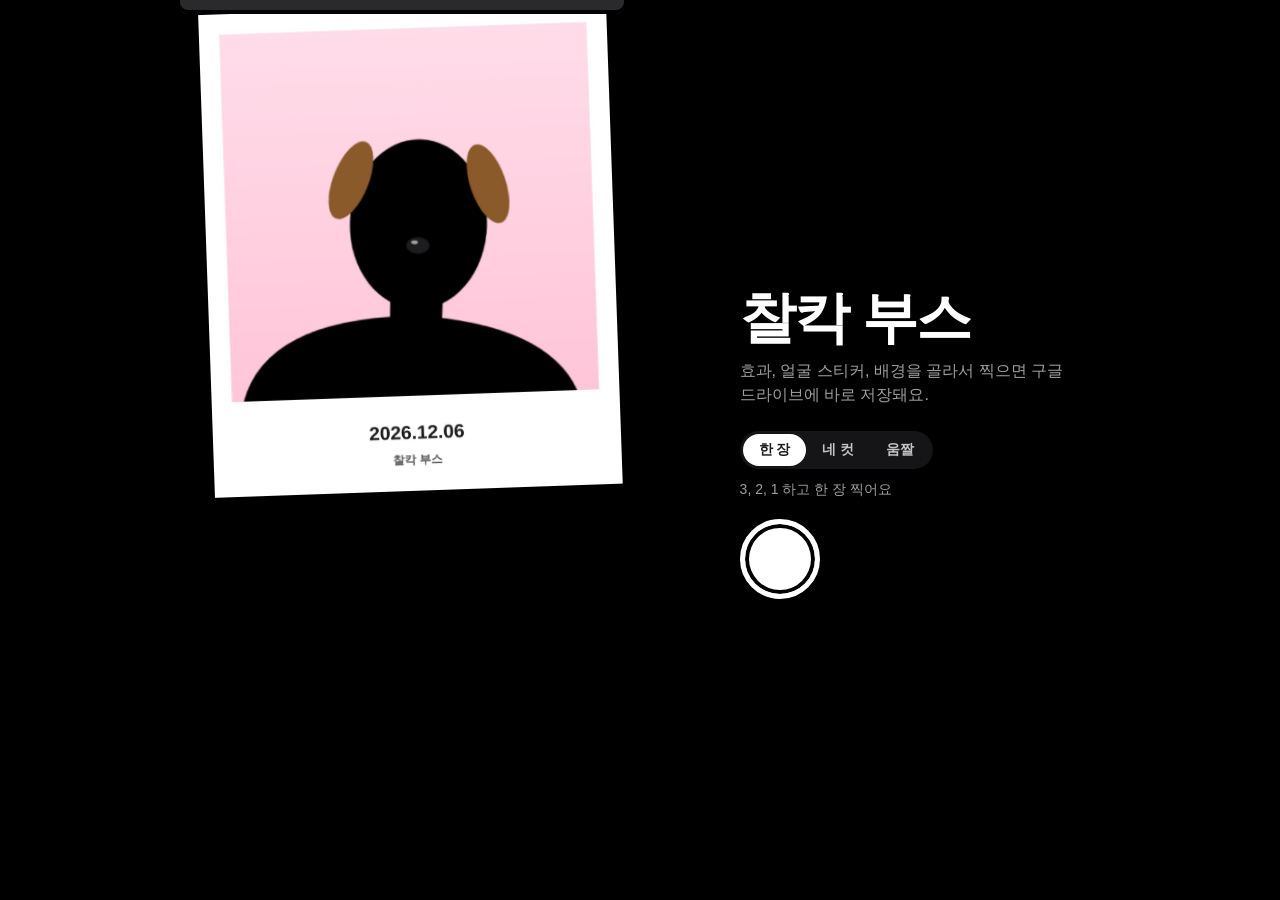
==== photobooth/index.html @ 3d26faf0 "Add hands-free shooting: show an open palm to press the shutter A gesture recognizer runs ten times " ====
<!doctype html>
<html lang="ko">
<head>
  <meta charset="utf-8" />
  <meta name="viewport" content="width=device-width, initial-scale=1, viewport-fit=cover" />
  <meta name="theme-color" content="#000000" />
  <meta name="apple-mobile-web-app-capable" content="yes" />
  <meta name="apple-mobile-web-app-title" content="찰칵 부스" />
  <title>찰칵 부스</title>
  <link rel="stylesheet" href="../apple.css" />
  <link rel="stylesheet" href="style.css" />
</head>
<body>
  <video id="video" autoplay playsinline muted></video>
  <canvas id="view"></canvas>
  <!-- 얼굴 스티커는 효과 화면 위에 겹친 이 캔버스에 그린다 -->
  <canvas id="overlay"></canvas>

  <div id="grid" class="hidden"></div>
  <div id="label" class="hidden"></div>
  <div id="countdown" class="hidden"></div>
  <div id="flash"></div>

  <!-- 입장 화면: 부스 구멍에서 나오는 견본(한 장은 폴라로이드, 네 컷은 네 컷, 움짤은 움직이는 사진) + 카메라 안과 같은 모드 전환·셔터 -->
  <div id="start-screen">
    <div class="booth">
      <figure class="print">
        <div class="slot" aria-hidden="true"></div>
        <div class="paper">
          <img id="sample-polaroid" class="sheet hidden" alt="견본 폴라로이드: 분홍 배경에 강아지 귀" />
          <canvas id="sample-gif" class="sheet hidden" role="img" aria-label="견본 움짤: 무지개 앞에서 토끼 귀를 하고 고개를 까딱이는 모습"></canvas>
          <img id="sample-strip" class="sheet hidden" alt="견본 네 컷: 바다에 하트 볼, 노을에 고양이 귀, 분홍 배경에 토끼 귀, 무지개에 왕관" />
        </div>
      </figure>

      <div class="intro">
        <h1>찰칵 부스</h1>
        <p class="lede">효과, 얼굴 스티커, 배경을 골라서 찍으면 구글 드라이브에 바로 저장돼요.</p>

        <div class="controls">
          <div id="start-modes" class="segmented" role="group" aria-label="찍는 방식">
            <button type="button" data-mode="single" class="on">한 장</button>
            <button type="button" data-mode="four">네 컷</button>
            <button type="button" data-mode="boomerang">움짤</button>
          </div>
          <p id="start-hint"></p>
          <button id="start" type="button" aria-label="카메라 켜고 시작"></button>
          <p id="error"></p>
        </div>
      </div>
    </div>
  </div>

  <div id="mode" class="hidden" role="group" aria-label="찍는 방식">
    <button type="button" data-mode="single" class="on">한 장</button>
    <button type="button" data-mode="four">네 컷</button>
    <button type="button" data-mode="boomerang">움짤</button>
  </div>

  <div id="tools" class="hidden">
    <button id="sticker-btn" class="side" type="button" aria-label="얼굴 스티커 고르기">
      <span class="icon">😺</span><span>스티커</span>
    </button>
    <button id="bg-btn" class="side" type="button" aria-label="배경 고르기">
      <span class="icon">🌄</span><span>배경</span>
    </button>
    <button id="hand-btn" class="side" type="button" aria-pressed="false" aria-label="손바닥을 보여 주면 찍기">
      <span class="icon">✋</span><span>손</span>
    </button>
  </div>
  <!-- 스티커·배경 고르는 줄 (셔터 위) -->
  <div id="picker" class="hidden" role="group"></div>
  <input id="photo" type="file" accept="image/*" hidden />

  <footer id="bar" class="hidden">
    <button id="effects" class="side" type="button" aria-label="효과 고르기">
      <span class="icon">▦</span><span>효과</span>
    </button>
    <button id="shutter" type="button" aria-label="사진 찍기"></button>
    <button id="thumb" class="side" type="button" aria-label="방금 찍은 사진">
      <img id="thumb-img" alt="" />
      <span id="thumb-badge"></span>
    </button>
  </footer>

  <footer id="grid-bar" class="hidden">
    <button id="prev" class="side" type="button" aria-label="이전 효과">‹</button>
    <span id="page"></span>
    <button id="next" class="side" type="button" aria-label="다음 효과">›</button>
  </footer>

  <!-- 한 장·네 컷을 찍으면 뜨는 결과 화면 (모양·색·글씨 고르고 저장) -->
  <div id="result" class="hidden">
    <img id="result-img" alt="꾸민 사진 미리보기" />
    <div id="result-controls">
      <div id="layouts" class="segmented" role="group" aria-label="모양"></div>
      <div id="colors" role="group" aria-label="프레임 색"></div>
      <input id="caption" type="text" maxlength="20" placeholder="아래에 넣을 글씨 (비우면 없음)" aria-label="아래에 넣을 글씨" />
      <div id="result-actions">
        <button id="retake" type="button">다시 찍기</button>
        <button id="save" type="button">저장</button>
      </div>
    </div>
  </div>

  <script type="module" src="app.js"></script>
</body>
</html>
---- apple.css ----
/* 사이트 공통 디자인 (애플 홈페이지 스타일)
   모든 페이지가 이 파일을 먼저 불러오고, 페이지 CSS는 아래 변수만 써서 색·글꼴을 맞춘다. */

:root {
  --bg: #f5f5f7;
  --surface: #ffffff;
  --surface-2: #fbfbfd;
  --fill: #f5f5f7;
  --fill-2: #e8e8ed;
  --text: #1d1d1f;
  --ink: #1d1d1f;
  --muted: #6e6e73;
  --faint: #86868b;
  --hairline: rgba(0, 0, 0, 0.08);
  --line: rgba(0, 0, 0, 0.1);
  --blue: #0071e3;
  --blue-hover: #0077ed;
  --link: #0066cc;
  --accent: #0071e3;
  --accent-soft: rgba(0, 113, 227, 0.1);
  --green: #1d8a3a;
  --orange: #bf4800;
  --red: #e30000;
  --shadow: 0 2px 6px rgba(0, 0, 0, 0.04), 0 12px 40px rgba(0, 0, 0, 0.06);
  --shadow-lg: 0 4px 12px rgba(0, 0, 0, 0.06), 0 30px 80px rgba(0, 0, 0, 0.12);
  --radius: 18px;
  --radius-lg: 28px;
  --font: -apple-system, BlinkMacSystemFont, "SF Pro Text", "SF Pro Display", "Apple SD Gothic Neo", "Helvetica Neue", "Noto Sans KR", sans-serif;
  --display: -apple-system, BlinkMacSystemFont, "SF Pro Display", "Apple SD Gothic Neo", "Helvetica Neue", "Noto Sans KR", sans-serif;
  --body: var(--font);
}

/* ----- 위쪽 공통 메뉴 (반투명 유리 막대) ----- */

.gnav {
  position: sticky;
  top: 0;
  z-index: 40;
  background: rgba(251, 251, 253, 0.8);
  -webkit-backdrop-filter: saturate(180%) blur(20px);
  backdrop-filter: saturate(180%) blur(20px);
  border-bottom: 1px solid var(--hairline);
}

.gnav.flat {
  position: relative;
}

.gnav-in {
  display: flex;
  align-items: center;
  gap: 4px;
  max-width: 1024px;
  height: 48px;
  margin: 0 auto;
  padding: 0 max(16px, env(safe-area-inset-right)) 0 max(16px, env(safe-area-inset-left));
  overflow-x: auto;
  scrollbar-width: none;
}

.gnav-in::-webkit-scrollbar {
  display: none;
}

.gnav a {
  flex: none;
  padding: 6px 10px;
  border-radius: 8px;
  font-family: var(--font);
  font-size: 14px;
  color: rgba(0, 0, 0, 0.8);
  text-decoration: none;
  white-space: nowrap;
  transition: color 0.2s ease;
}

.gnav a:hover {
  color: #000;
}

.gnav a[aria-current="page"] {
  color: #000;
  font-weight: 600;
}

.gnav .gnav-logo {
  margin-right: auto;
  padding-left: 0;
  font-size: 17px;
  font-weight: 600;
  letter-spacing: -0.01em;
  color: var(--text);
}

/* ----- 공통 버튼 ----- */

.pill {
  display: inline-flex;
  align-items: center;
  justify-content: center;
  gap: 6px;
  min-height: 44px;
  padding: 11px 22px;
  border: 0;
  border-radius: 980px;
  background: var(--blue);
  color: #fff;
  font-family: var(--font);
  font-size: 17px;
  font-weight: 400;
  letter-spacing: -0.01em;
  text-decoration: none;
  cursor: pointer;
  transition: background 0.2s ease, transform 0.1s ease;
}

.pill:hover {
  background: var(--blue-hover);
}

.pill:active {
  transform: scale(0.98);
}

.pill.ghost {
  background: transparent;
  color: var(--blue);
  box-shadow: inset 0 0 0 1px var(--blue);
}

.pill.ghost:hover {
  background: var(--blue);
  color: #fff;
}

.more-link {
  color: var(--link);
  font-size: 17px;
  text-decoration: none;
}

.more-link::after {
  content: " ›";
}

.more-link:hover {
  text-decoration: underline;
}

/* 한국어 줄바꿈은 낱말 단위로 */
body {
  word-break: keep-all;
  overflow-wrap: anywhere;
}
---- photobooth/style.css ----
/* 색·글꼴은 ../apple.css의 공통 변수를 쓴다 */

* {
  box-sizing: border-box;
}

html,
body {
  margin: 0;
  height: 100%;
  overflow: hidden;
  background: #000;
  color: #fff;
  font-family: var(--font);
  -webkit-font-smoothing: antialiased;
  -webkit-user-select: none;
  user-select: none;
  -webkit-tap-highlight-color: transparent;
}

button {
  font: inherit;
  color: inherit;
  border: 0;
  background: none;
  cursor: pointer;
}

/* 카메라 원본은 숨기고 WebGL 캔버스에 효과를 씌워 그린다 */
#video {
  position: fixed;
  width: 1px;
  height: 1px;
  opacity: 0;
  pointer-events: none;
}

#view,
#overlay {
  position: fixed;
  inset: 0;
  width: 100%;
  height: 100%;
  display: block;
}

.hidden {
  display: none !important;
}

/* ----- 시작 화면 ----- */

#start-screen {
  position: fixed;
  inset: 0;
  overflow-x: hidden;
  overflow-y: auto;
  background: #000;
}

/* 세로 화면: 위에 네 컷, 아래에 글씨와 셔터. 가로 화면은 아래에서 두 칸으로 */
.booth {
  min-height: 100%;
  display: flex;
  flex-direction: column;
  align-items: center;
  justify-content: space-between;
  gap: 28px;
  padding: 0 24px calc(env(safe-area-inset-bottom, 0px) + 32px);
}

.print {
  position: relative;
  margin: 0;
  padding-top: env(safe-area-inset-top, 0px);
  display: flex;
  flex-direction: column;
  align-items: center;
}

/* 사진이 나오는 기계 구멍 (더 넓은 폴라로이드에 맞춘다) */
.slot {
  position: relative;
  z-index: 1;
  width: calc(var(--pol-w) + 36px);
  height: 14px;
  border-radius: 0 0 8px 8px;
  background: #2a2a2c;
  box-shadow: inset 0 -4px 0 #000;
}

.print {
  --strip-h: min(54vh, 560px);
  --strip-w: calc(var(--strip-h) * 0.327);
  --pol-w: min(78vw, calc(var(--strip-h) * 0.72));
  --gif-w: calc(var(--pol-w) * 0.8);
}

/* 걸려 있는 견본 높이만큼 자리를 잡는다. 바꿀 때 아래 글씨가 부드럽게 따라 움직인다 */
.paper {
  position: relative;
  width: var(--pol-w);
  height: var(--strip-h);
  transition: height 0.5s ease;
  margin-top: -6px;
  /* 기계 구멍 위로 올라간 부분만 가린다 (흔들리는 옆·아래는 보이게) */
  clip-path: inset(0 -50vw -50vh -50vw);
}

/* 나오고 들어가는 움직임은 app.js (showSheet) */
.sheet {
  position: absolute;
  top: 0;
  left: 50%;
  margin-left: calc(var(--w) / -2);
  width: var(--w);
  transform-origin: 50% 0;
  rotate: -2deg;
  box-shadow: 0 18px 40px rgba(0, 0, 0, 0.5);
}

#sample-strip {
  --w: var(--strip-w);
  height: var(--strip-h);
}

#sample-polaroid {
  --w: var(--pol-w);
}

#sample-gif {
  --w: var(--gif-w);
  height: auto;
}

/* 걸린 견본에 맞춘 높이 (폴라로이드 1200×1400, 움짤 490×640) */
.paper[data-sheet="sample-polaroid"] {
  height: calc(var(--pol-w) * 7 / 6);
}

.paper[data-sheet="sample-gif"] {
  height: calc(var(--gif-w) * 640 / 490);
}

.intro {
  width: min(360px, 100%);
  text-align: center;
}

.intro h1 {
  margin: 0;
  font-family: var(--display);
  font-size: 40px;
  font-weight: 800;
  letter-spacing: -0.03em;
  line-height: 1.1;
}

.lede {
  margin: 10px 0 0;
  color: rgba(255, 255, 255, 0.62);
  font-size: 16px;
  line-height: 1.5;
}

.controls {
  margin-top: 24px;
  display: flex;
  flex-direction: column;
  align-items: center;
}

#start-hint {
  margin: 12px 0 18px;
  min-height: 1.4em;
  color: rgba(255, 255, 255, 0.62);
  font-size: 14px;
}

/* 카메라 안의 셔터와 같은 모양 */
#start {
  width: 80px;
  height: 80px;
  border-radius: 50%;
  border: 5px solid #fff;
  background: #fff;
  box-shadow: inset 0 0 0 4px #000;
  transition: transform 0.1s;
}

#start:active {
  transform: scale(0.92);
}

#start:disabled {
  opacity: 0.4;
  cursor: default;
}

#start:focus-visible,
#start-modes button:focus-visible {
  outline: 3px solid #fff;
  outline-offset: 3px;
}

#error {
  margin: 14px 0 0;
  color: #ff6961;
  font-size: 15px;
  text-align: center;
}

/* 아이패드·맥처럼 넓은 가로 화면: 왼쪽에 네 컷, 오른쪽에 글씨 */
@media (min-width: 700px) and (min-aspect-ratio: 1/1) {
  .booth {
    flex-direction: row;
    justify-content: center;
    align-items: flex-start;
    gap: clamp(48px, 9vw, 120px);
    padding-bottom: 0;
  }

  .print {
    --strip-h: min(78vh, 680px);
    --pol-w: calc(var(--strip-h) * 0.6);
  }

  .intro {
    align-self: center;
    text-align: left;
  }

  .intro h1 {
    font-size: 56px;
  }

  .controls {
    align-items: flex-start;
  }

  #error {
    text-align: left;
  }
}

/* 아이폰 SE처럼 키가 작은 세로 화면: 셔터까지 한 화면에 */
@media (max-height: 740px) and (max-aspect-ratio: 1/1) {
  .print {
    --strip-h: 44vh;
  }

  .booth {
    gap: 20px;
  }

  .intro h1 {
    font-size: 34px;
  }

  .controls {
    margin-top: 16px;
  }

  #start-hint {
    margin: 8px 0 12px;
  }
}

/* 가로로 든 폰처럼 키가 작은 화면 */
@media (max-height: 500px) and (min-aspect-ratio: 1/1) {
  .booth {
    flex-direction: row;
    justify-content: center;
    align-items: flex-start;
    gap: 40px;
    padding-bottom: 0;
  }

  .print {
    --strip-h: 92vh;
  }

  .intro {
    align-self: center;
    text-align: left;
  }

  .intro h1 {
    font-size: 36px;
  }

  .controls {
    align-items: flex-start;
  }
}

/* ----- 아래 막대 (효과 · 셔터 · 방금 찍은 사진) ----- */

#bar,
#grid-bar {
  position: fixed;
  left: 0;
  right: 0;
  bottom: 0;
  display: flex;
  align-items: center;
  justify-content: space-between;
  gap: 16px;
  padding: 16px max(24px, env(safe-area-inset-left, 0px)) calc(env(safe-area-inset-bottom, 0px) + 20px);
  background: linear-gradient(transparent, rgba(0, 0, 0, 0.55));
}

/* 넓은 화면에서도 버튼은 가운데 560px 안에 모은다 (어두운 띠는 화면 끝까지) */
#bar {
  padding-left: max(24px, calc((100% - 560px) / 2));
  padding-right: max(24px, calc((100% - 560px) / 2));
}

.side {
  width: 60px;
  height: 60px;
  border-radius: 16px;
  display: flex;
  flex-direction: column;
  align-items: center;
  justify-content: center;
  gap: 2px;
  font-size: 12px;
  font-weight: 600;
  background: rgba(30, 30, 32, 0.72);
  -webkit-backdrop-filter: saturate(180%) blur(20px);
  backdrop-filter: saturate(180%) blur(20px);
}

.side .icon {
  font-size: 22px;
  line-height: 1;
}

#shutter {
  position: relative;
  width: 76px;
  height: 76px;
  border-radius: 50%;
  border: 5px solid #fff;
  background: rgba(255, 255, 255, 0.25);
  transition: transform 0.1s;
}

/* 손바닥을 보여 주는 동안 셔터 둘레가 시계 방향으로 차오른다 (--palm: 0~1, app.js) */
#shutter::after {
  content: "";
  position: absolute;
  inset: -11px;
  border-radius: 50%;
  background: conic-gradient(#ffd60a calc(var(--palm, 0) * 360deg), transparent 0);
  -webkit-mask: radial-gradient(closest-side, transparent 84%, #000 86%);
  mask: radial-gradient(closest-side, transparent 84%, #000 86%);
  pointer-events: none;
}

#shutter:active {
  transform: scale(0.92);
}

#shutter:disabled {
  opacity: 0.4;
}

#thumb {
  position: relative;
  padding: 0;
  overflow: visible;
}

#thumb:not(.has-photo) {
  visibility: hidden;
}

#thumb-img {
  width: 100%;
  height: 100%;
  object-fit: cover;
  border-radius: 16px;
  border: 2px solid #fff;
}

#thumb-badge {
  position: absolute;
  right: -6px;
  bottom: -6px;
  font-size: 18px;
}

#grid-bar {
  justify-content: center;
  gap: 28px;
  font-size: 17px;
  font-weight: 600;
}

#grid-bar .side {
  font-size: 30px;
}

/* ----- 한 장 / 네 컷 전환 (셔터 바로 위) ----- */

#mode,
.segmented {
  display: flex;
  padding: 3px;
  border-radius: 999px;
  background: rgba(30, 30, 32, 0.72);
  -webkit-backdrop-filter: saturate(180%) blur(20px);
  backdrop-filter: saturate(180%) blur(20px);
}

#mode {
  position: fixed;
  left: 50%;
  bottom: calc(env(safe-area-inset-bottom, 0px) + 124px);
  transform: translateX(-50%);
}

#mode button,
.segmented button {
  padding: 7px 16px;
  border-radius: 999px;
  font-size: 14px;
  font-weight: 600;
  color: rgba(255, 255, 255, 0.75);
  white-space: nowrap;
}

#mode button.on,
.segmented button.on {
  color: #1d1d1f;
  background: #fff;
}

#mode button:disabled {
  opacity: 0.5;
}

/* ----- 스티커 · 배경 (오른쪽 위 버튼, 셔터 위 고르는 줄) ----- */

#overlay {
  pointer-events: none;
}

#tools {
  position: fixed;
  top: calc(env(safe-area-inset-top, 0px) + 16px);
  right: max(16px, env(safe-area-inset-right, 0px));
  display: flex;
  flex-direction: column;
  gap: 12px;
}

#tools .side.on {
  outline: 3px solid var(--blue);
  outline-offset: 2px;
}

#tools .side:disabled {
  opacity: 0.4;
}

/* 손으로 찍기는 고르는 줄이 아니라 켜고 끄는 버튼 */
#tools #hand-btn.on {
  outline: none;
  background: var(--blue);
}

#picker {
  position: fixed;
  left: 50%;
  bottom: calc(env(safe-area-inset-bottom, 0px) + 172px);
  transform: translateX(-50%);
  max-width: calc(100% - 32px);
  display: flex;
  gap: 6px;
  padding: 5px;
  overflow-x: auto;
  scrollbar-width: none;
  border-radius: 999px;
  background: rgba(30, 30, 32, 0.72);
  -webkit-backdrop-filter: saturate(180%) blur(20px);
  backdrop-filter: saturate(180%) blur(20px);
}

#picker::-webkit-scrollbar {
  display: none;
}

#picker button {
  flex: none;
  padding: 8px 14px;
  border-radius: 999px;
  font-size: 14px;
  font-weight: 600;
  white-space: nowrap;
  background: rgba(255, 255, 255, 0.12);
}

#picker button.on {
  color: #1d1d1f;
  background: #fff;
}

/* ----- 네 컷 결과 화면 ----- */

#result {
  position: fixed;
  inset: 0;
  display: flex;
  flex-direction: column;
  align-items: center;
  gap: 16px;
  padding: calc(env(safe-area-inset-top, 0px) + 16px) 16px calc(env(safe-area-inset-bottom, 0px) + 20px);
  background: rgba(0, 0, 0, 0.92);
}

#result-img {
  flex: 1;
  min-height: 0;
  max-width: 100%;
  object-fit: contain;
  border-radius: 6px;
  box-shadow: 0 10px 40px rgba(0, 0, 0, 0.6);
}

#result-controls {
  display: flex;
  flex-direction: column;
  align-items: center;
  gap: 14px;
}

#colors {
  display: flex;
  gap: 12px;
}

#colors button {
  width: 34px;
  height: 34px;
  border-radius: 50%;
  border: 2px solid rgba(255, 255, 255, 0.35);
}

#colors button.on {
  outline: 3px solid var(--blue);
  outline-offset: 2px;
}

/* 아이폰은 16px보다 작으면 누를 때 화면이 확대된다 */
#caption {
  width: min(320px, 100%);
  padding: 10px 16px;
  border: 0;
  border-radius: 999px;
  font: inherit;
  font-size: 16px;
  text-align: center;
  color: #fff;
  background: rgba(255, 255, 255, 0.16);
  -webkit-user-select: text;
  user-select: text;
}

#caption::placeholder {
  color: rgba(255, 255, 255, 0.5);
}

#result-actions {
  display: flex;
  gap: 12px;
}

#result-actions button {
  min-width: 120px;
  padding: 12px 24px;
  border-radius: 999px;
  font-size: 16px;
  font-weight: 600;
  background: rgba(255, 255, 255, 0.16);
}

#result-actions #save {
  background: var(--blue);
}

#result-actions button:disabled {
  opacity: 0.5;
}

/* ----- 효과 격자 (칸 위치는 app.js가 WebGL 그림과 똑같이 맞춘다) ----- */

#grid {
  position: fixed;
  inset: 0;
}

#grid button {
  position: absolute;
  display: flex;
  align-items: flex-end;
  justify-content: center;
  padding-bottom: 8px;
  font-size: 14px;
  font-weight: 600;
  text-shadow: 0 1px 4px rgba(0, 0, 0, 0.8);
}

#grid button.current {
  outline: 3px solid var(--blue);
  outline-offset: -3px;
}

/* ----- 효과 이름 · 카운트다운 · 번쩍임 ----- */

#label {
  position: fixed;
  top: calc(env(safe-area-inset-top, 0px) + 16px);
  left: 50%;
  transform: translateX(-50%);
  padding: 6px 16px;
  border-radius: 999px;
  font-size: 15px;
  font-weight: 600;
  background: rgba(30, 30, 32, 0.72);
  white-space: nowrap;
}

#countdown {
  position: fixed;
  inset: 0;
  display: flex;
  align-items: center;
  justify-content: center;
  font-family: var(--display);
  font-size: min(40vw, 240px);
  font-weight: 700;
  text-shadow: 0 4px 30px rgba(0, 0, 0, 0.5);
  pointer-events: none;
}

#flash {
  position: fixed;
  inset: 0;
  background: #fff;
  opacity: 0;
  pointer-events: none;
}

#flash.on {
  animation: flash 0.5s ease-out;
}

@keyframes flash {
  from {
    opacity: 1;
  }
  to {
    opacity: 0;
  }
}
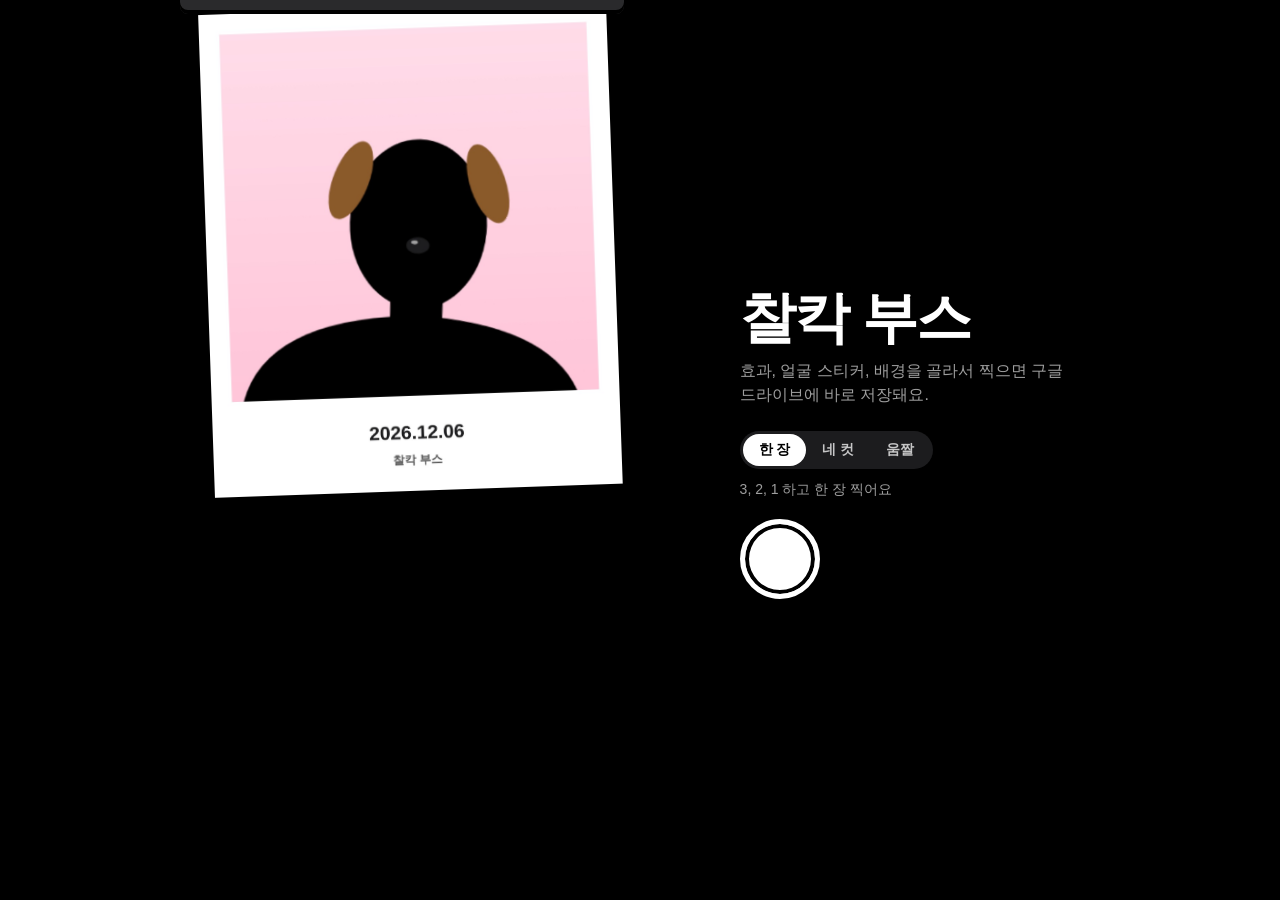
==== commit 9a367dd4: "Unify the camera, grid and result screens with the entry screen's look - Black deck under the camera" ====
--- a/photobooth/index.html
+++ b/photobooth/index.html
@@ -51,47 +51,65 @@
     </div>
   </div>
 
-  <div id="mode" class="hidden" role="group" aria-label="찍는 방식">
-    <button type="button" data-mode="single" class="on">한 장</button>
-    <button type="button" data-mode="four">네 컷</button>
-    <button type="button" data-mode="boomerang">움짤</button>
-  </div>
-
+  <!-- 카메라 화면 오른쪽 위: 켜고 끄거나 고르는 도구 (아이콘은 흰 선으로 직접 그림) -->
   <div id="tools" class="hidden">
-    <button id="sticker-btn" class="side" type="button" aria-label="얼굴 스티커 고르기">
-      <span class="icon">😺</span><span>스티커</span>
+    <button id="sticker-btn" class="tool" type="button" aria-label="얼굴 스티커 고르기">
+      <svg viewBox="0 0 24 24" aria-hidden="true"><path d="M5.5 9.5 4.5 3.8l4.6 3M18.5 9.5l1-5.7-4.6 3" /><circle cx="12" cy="13.5" r="7.5" /><path d="M9.3 12.6v.4M14.7 12.6v.4M9.6 16.2c1.4 1.2 3.4 1.2 4.8 0" /></svg>
+      <span>스티커</span>
     </button>
-    <button id="bg-btn" class="side" type="button" aria-label="배경 고르기">
-      <span class="icon">🌄</span><span>배경</span>
+    <button id="bg-btn" class="tool" type="button" aria-label="배경 고르기">
+      <svg viewBox="0 0 24 24" aria-hidden="true"><rect x="3" y="4" width="18" height="16" rx="3" /><circle cx="16" cy="9" r="1.6" /><path d="m3.5 17 5-5.2 4 4 2.6-2.6 5.4 4.8" /></svg>
+      <span>배경</span>
     </button>
-    <button id="hand-btn" class="side" type="button" aria-pressed="false" aria-label="손바닥을 보여 주면 찍기">
-      <span class="icon">✋</span><span>손</span>
+    <button id="hand-btn" class="tool" type="button" aria-pressed="false" aria-label="손바닥을 보여 주면 찍기">
+      <svg viewBox="0 0 24 24" aria-hidden="true"><path d="M8 12.5V5.5M11 11.5V3.8M14 11.5V4.5M17 12.5V7.5M17 12.5v2.2a6 6 0 0 1-6 6h-.4a5.8 5.8 0 0 1-4.8-2.6L3.6 14.6a1.6 1.6 0 0 1 2.6-1.8L8 15v-2.5" /></svg>
+      <span>손</span>
     </button>
   </div>
-  <!-- 스티커·배경 고르는 줄 (셔터 위) -->
+  <!-- 스티커·배경 고르는 줄 (받침 바로 위) -->
   <div id="picker" class="hidden" role="group"></div>
   <input id="photo" type="file" accept="image/*" hidden />
 
-  <footer id="bar" class="hidden">
-    <button id="effects" class="side" type="button" aria-label="효과 고르기">
-      <span class="icon">▦</span><span>효과</span>
-    </button>
-    <button id="shutter" type="button" aria-label="사진 찍기"></button>
-    <button id="thumb" class="side" type="button" aria-label="방금 찍은 사진">
-      <img id="thumb-img" alt="" />
-      <span id="thumb-badge"></span>
-    </button>
+  <!-- 카메라 아래 검은 받침: 찍는 방식, 효과, 셔터, 방금 찍은 사진. 카메라 화면은 이 위쪽만 쓴다 -->
+  <footer id="bar" class="deck hidden">
+    <div id="mode" class="segmented hidden" role="group" aria-label="찍는 방식">
+      <button type="button" data-mode="single" class="on">한 장</button>
+      <button type="button" data-mode="four">네 컷</button>
+      <button type="button" data-mode="boomerang">움짤</button>
+    </div>
+    <div class="deck-row">
+      <button id="effects" class="deck-btn" type="button" aria-label="효과 고르기">
+        <span class="ring"><svg viewBox="0 0 24 24" aria-hidden="true"><rect x="3.5" y="3.5" width="4.5" height="4.5" rx="1" /><rect x="9.75" y="3.5" width="4.5" height="4.5" rx="1" /><rect x="16" y="3.5" width="4.5" height="4.5" rx="1" /><rect x="3.5" y="9.75" width="4.5" height="4.5" rx="1" /><rect x="9.75" y="9.75" width="4.5" height="4.5" rx="1" /><rect x="16" y="9.75" width="4.5" height="4.5" rx="1" /><rect x="3.5" y="16" width="4.5" height="4.5" rx="1" /><rect x="9.75" y="16" width="4.5" height="4.5" rx="1" /><rect x="16" y="16" width="4.5" height="4.5" rx="1" /></svg></span>
+        <span>효과</span>
+      </button>
+      <button id="shutter" type="button" aria-label="사진 찍기"></button>
+      <button id="thumb" type="button" aria-label="방금 찍은 사진">
+        <img id="thumb-img" alt="" />
+        <span id="thumb-badge"></span>
+      </button>
+    </div>
   </footer>
 
-  <footer id="grid-bar" class="hidden">
-    <button id="prev" class="side" type="button" aria-label="이전 효과">‹</button>
-    <span id="page"></span>
-    <button id="next" class="side" type="button" aria-label="다음 효과">›</button>
+  <footer id="grid-bar" class="deck hidden">
+    <div class="deck-row">
+      <button id="prev" class="deck-btn" type="button" aria-label="이전 효과">
+        <span class="ring"><svg viewBox="0 0 24 24" aria-hidden="true"><path d="m14.5 6-6 6 6 6" /></svg></span>
+      </button>
+      <span id="page"></span>
+      <button id="next" class="deck-btn" type="button" aria-label="다음 효과">
+        <span class="ring"><svg viewBox="0 0 24 24" aria-hidden="true"><path d="m9.5 6 6 6-6 6" /></svg></span>
+      </button>
+    </div>
   </footer>
 
-  <!-- 한 장·네 컷을 찍으면 뜨는 결과 화면 (모양·색·글씨 고르고 저장) -->
+  <!-- 한 장·네 컷을 찍으면 뜨는 결과 화면. 사진이 위쪽 기계 구멍에서 뽑혀 나온다 (모양·색·글씨 고르고 저장) -->
   <div id="result" class="hidden">
-    <img id="result-img" alt="꾸민 사진 미리보기" />
+    <div class="result-print">
+      <div class="slot" aria-hidden="true"></div>
+      <div class="result-paper">
+        <img id="result-img" alt="꾸민 사진 미리보기" />
+      </div>
+    </div>
     <div id="result-controls">
       <div id="layouts" class="segmented" role="group" aria-label="모양"></div>
       <div id="colors" role="group" aria-label="프레임 색"></div>
--- a/photobooth/style.css
+++ b/photobooth/style.css
@@ -35,12 +35,24 @@
   pointer-events: none;
 }
 
+/* 카메라 아래(가로로 든 폰은 오른쪽)에 검은 받침을 깔고, 카메라 화면은 나머지만 쓴다.
+   그래서 화면에 보이는 그대로가 사진에 찍힌다 */
+:root {
+  --deck-b: calc(168px + env(safe-area-inset-bottom, 0px));
+  --deck-r: 0px;
+  --panel: #1c1c1e; /* 받침 위 버튼 바탕 */
+  --palm: #ffd60a; /* 손 인식 링 */
+}
+
 #view,
 #overlay {
   position: fixed;
-  inset: 0;
-  width: 100%;
-  height: 100%;
+  top: 0;
+  left: 0;
+  right: var(--deck-r);
+  bottom: var(--deck-b);
+  width: calc(100% - var(--deck-r));
+  height: calc(100% - var(--deck-b));
   display: block;
 }
 
@@ -294,56 +306,84 @@
   }
 }
 
-/* ----- 아래 막대 (효과 · 셔터 · 방금 찍은 사진) ----- */
-
-#bar,
-#grid-bar {
+/* ----- 아래 받침 (찍는 방식 · 효과 · 셔터 · 방금 찍은 사진) ----- */
+
+.deck {
   position: fixed;
   left: 0;
   right: 0;
   bottom: 0;
+  height: var(--deck-b);
+  display: flex;
+  flex-direction: column;
+  align-items: center;
+  justify-content: center;
+  gap: 16px;
+  padding-bottom: env(safe-area-inset-bottom, 0px);
+  background: #000;
+}
+
+.deck-row {
+  width: min(420px, 100% - 48px);
   display: flex;
   align-items: center;
   justify-content: space-between;
-  gap: 16px;
-  padding: 16px max(24px, env(safe-area-inset-left, 0px)) calc(env(safe-area-inset-bottom, 0px) + 20px);
-  background: linear-gradient(transparent, rgba(0, 0, 0, 0.55));
-}
-
-/* 넓은 화면에서도 버튼은 가운데 560px 안에 모은다 (어두운 띠는 화면 끝까지) */
-#bar {
-  padding-left: max(24px, calc((100% - 560px) / 2));
-  padding-right: max(24px, calc((100% - 560px) / 2));
-}
-
-.side {
-  width: 60px;
-  height: 60px;
-  border-radius: 16px;
-  display: flex;
-  flex-direction: column;
-  align-items: center;
+}
+
+#grid-bar .deck-row {
   justify-content: center;
-  gap: 2px;
+  gap: 36px;
+  font-size: 17px;
+  font-weight: 600;
+}
+
+svg {
+  fill: none;
+  stroke: currentColor;
+  stroke-width: 1.8;
+  stroke-linecap: round;
+  stroke-linejoin: round;
+}
+
+.deck-btn {
+  width: 64px;
+  display: flex;
+  flex-direction: column;
+  align-items: center;
+  gap: 6px;
   font-size: 12px;
   font-weight: 600;
-  background: rgba(30, 30, 32, 0.72);
-  -webkit-backdrop-filter: saturate(180%) blur(20px);
-  backdrop-filter: saturate(180%) blur(20px);
-}
-
-.side .icon {
-  font-size: 22px;
-  line-height: 1;
-}
-
+  color: rgba(255, 255, 255, 0.8);
+}
+
+.deck-btn .ring {
+  width: 48px;
+  height: 48px;
+  border-radius: 50%;
+  display: grid;
+  place-items: center;
+  color: #fff;
+  background: var(--panel);
+}
+
+.deck-btn svg {
+  width: 24px;
+  height: 24px;
+}
+
+.deck-btn:disabled {
+  opacity: 0.4;
+}
+
+/* 입장 화면의 시작 셔터와 같은 모양 */
 #shutter {
   position: relative;
   width: 76px;
   height: 76px;
   border-radius: 50%;
   border: 5px solid #fff;
-  background: rgba(255, 255, 255, 0.25);
+  background: #fff;
+  box-shadow: inset 0 0 0 4px #000;
   transition: transform 0.1s;
 }
 
@@ -353,7 +393,7 @@
   position: absolute;
   inset: -11px;
   border-radius: 50%;
-  background: conic-gradient(#ffd60a calc(var(--palm, 0) * 360deg), transparent 0);
+  background: conic-gradient(var(--palm) calc(var(--palm-p, 0) * 360deg), transparent 0);
   -webkit-mask: radial-gradient(closest-side, transparent 84%, #000 86%);
   mask: radial-gradient(closest-side, transparent 84%, #000 86%);
   pointer-events: none;
@@ -369,8 +409,11 @@
 
 #thumb {
   position: relative;
+  width: 64px;
+  height: 56px;
   padding: 0;
-  overflow: visible;
+  display: grid;
+  place-items: center;
 }
 
 #thumb:not(.has-photo) {
@@ -378,51 +421,73 @@
 }
 
 #thumb-img {
-  width: 100%;
-  height: 100%;
+  width: 52px;
+  height: 52px;
   object-fit: cover;
-  border-radius: 16px;
+  border-radius: 12px;
   border: 2px solid #fff;
 }
 
+/* 업로드 표시: 올리는 중(도는 고리) · 다 올라감(체크) · 실패(느낌표, 누르면 다시) */
 #thumb-badge {
   position: absolute;
-  right: -6px;
-  bottom: -6px;
-  font-size: 18px;
-}
-
-#grid-bar {
-  justify-content: center;
-  gap: 28px;
-  font-size: 17px;
-  font-weight: 600;
-}
-
-#grid-bar .side {
-  font-size: 30px;
-}
-
-/* ----- 한 장 / 네 컷 전환 (셔터 바로 위) ----- */
-
-#mode,
+  right: 0;
+  bottom: -4px;
+  width: 22px;
+  height: 22px;
+  border-radius: 50%;
+  display: none;
+  place-items: center;
+  border: 2px solid #000;
+  font-size: 13px;
+  font-weight: 800;
+  line-height: 1;
+}
+
+#thumb-badge.up {
+  display: block;
+  background: #000;
+  border: 3px solid rgba(255, 255, 255, 0.25);
+  border-top-color: #fff;
+  animation: spin 0.8s linear infinite;
+}
+
+#thumb-badge.ok {
+  display: grid;
+  background: #fff;
+}
+
+#thumb-badge.ok::after {
+  content: "";
+  width: 5px;
+  height: 9px;
+  margin-top: -2px;
+  border: solid #000;
+  border-width: 0 2.5px 2.5px 0;
+  rotate: 45deg;
+}
+
+#thumb-badge.bad {
+  display: grid;
+  color: #fff;
+  background: #ff453a;
+}
+
+@keyframes spin {
+  to {
+    rotate: 360deg;
+  }
+}
+
+/* ----- 모양 전환 (입장 화면 · 받침 · 결과 화면이 같이 쓴다) ----- */
+
 .segmented {
   display: flex;
   padding: 3px;
   border-radius: 999px;
-  background: rgba(30, 30, 32, 0.72);
-  -webkit-backdrop-filter: saturate(180%) blur(20px);
-  backdrop-filter: saturate(180%) blur(20px);
-}
-
-#mode {
-  position: fixed;
-  left: 50%;
-  bottom: calc(env(safe-area-inset-bottom, 0px) + 124px);
-  transform: translateX(-50%);
-}
-
-#mode button,
+  background: var(--panel);
+}
+
 .segmented button {
   padding: 7px 16px;
   border-radius: 999px;
@@ -432,17 +497,25 @@
   white-space: nowrap;
 }
 
-#mode button.on,
 .segmented button.on {
-  color: #1d1d1f;
+  color: #000;
   background: #fff;
 }
 
-#mode button:disabled {
+.segmented button:disabled {
   opacity: 0.5;
 }
 
-/* ----- 스티커 · 배경 (오른쪽 위 버튼, 셔터 위 고르는 줄) ----- */
+.segmented button:focus-visible,
+.deck-btn:focus-visible .ring,
+.tool:focus-visible,
+#shutter:focus-visible,
+#result-actions button:focus-visible {
+  outline: 3px solid #fff;
+  outline-offset: 3px;
+}
+
+/* ----- 오른쪽 위 도구 (스티커 · 배경 · 손), 받침 위 고르는 줄 ----- */
 
 #overlay {
   pointer-events: none;
@@ -451,42 +524,55 @@
 #tools {
   position: fixed;
   top: calc(env(safe-area-inset-top, 0px) + 16px);
-  right: max(16px, env(safe-area-inset-right, 0px));
-  display: flex;
-  flex-direction: column;
-  gap: 12px;
-}
-
-#tools .side.on {
-  outline: 3px solid var(--blue);
-  outline-offset: 2px;
-}
-
-#tools .side:disabled {
+  right: calc(var(--deck-r) + 16px);
+  display: flex;
+  flex-direction: column;
+  gap: 10px;
+}
+
+.tool {
+  width: 58px;
+  height: 60px;
+  border-radius: 18px;
+  display: flex;
+  flex-direction: column;
+  align-items: center;
+  justify-content: center;
+  gap: 3px;
+  font-size: 11.5px;
+  font-weight: 600;
+  color: #fff;
+  background: rgba(0, 0, 0, 0.78);
+}
+
+.tool svg {
+  width: 24px;
+  height: 24px;
+}
+
+/* 고르는 줄이 열렸거나(스티커·배경) 켜져 있으면(손) 흰 바탕으로 뒤집는다 */
+.tool.on {
+  color: #000;
+  background: #fff;
+}
+
+.tool:disabled {
   opacity: 0.4;
 }
 
-/* 손으로 찍기는 고르는 줄이 아니라 켜고 끄는 버튼 */
-#tools #hand-btn.on {
-  outline: none;
-  background: var(--blue);
-}
-
 #picker {
   position: fixed;
-  left: 50%;
-  bottom: calc(env(safe-area-inset-bottom, 0px) + 172px);
+  left: calc((100% - var(--deck-r)) / 2);
+  bottom: calc(var(--deck-b) + 12px);
   transform: translateX(-50%);
-  max-width: calc(100% - 32px);
+  max-width: calc(100% - var(--deck-r) - 32px);
   display: flex;
   gap: 6px;
   padding: 5px;
   overflow-x: auto;
   scrollbar-width: none;
   border-radius: 999px;
-  background: rgba(30, 30, 32, 0.72);
-  -webkit-backdrop-filter: saturate(180%) blur(20px);
-  backdrop-filter: saturate(180%) blur(20px);
+  background: rgba(0, 0, 0, 0.78);
 }
 
 #picker::-webkit-scrollbar {
@@ -500,15 +586,15 @@
   font-size: 14px;
   font-weight: 600;
   white-space: nowrap;
-  background: rgba(255, 255, 255, 0.12);
+  background: rgba(255, 255, 255, 0.16);
 }
 
 #picker button.on {
-  color: #1d1d1f;
+  color: #000;
   background: #fff;
 }
 
-/* ----- 네 컷 결과 화면 ----- */
+/* ----- 결과 화면: 사진이 위쪽 기계 구멍에서 뽑혀 나와 걸린다 (나오는 움직임은 app.js) ----- */
 
 #result {
   position: fixed;
@@ -516,18 +602,43 @@
   display: flex;
   flex-direction: column;
   align-items: center;
-  gap: 16px;
-  padding: calc(env(safe-area-inset-top, 0px) + 16px) 16px calc(env(safe-area-inset-bottom, 0px) + 20px);
-  background: rgba(0, 0, 0, 0.92);
-}
-
-#result-img {
+  gap: 20px;
+  padding: env(safe-area-inset-top, 0px) 16px calc(env(safe-area-inset-bottom, 0px) + 20px);
+  background: #000;
+}
+
+.result-print {
   flex: 1;
   min-height: 0;
-  max-width: 100%;
-  object-fit: contain;
-  border-radius: 6px;
-  box-shadow: 0 10px 40px rgba(0, 0, 0, 0.6);
+  width: 100%;
+  display: flex;
+  flex-direction: column;
+  align-items: center;
+}
+
+#result .slot {
+  width: min(86vw, 520px);
+}
+
+/* 사진 크기를 이 칸에 맞추려고 안에서 절대 위치로 둔다 */
+.result-paper {
+  position: relative;
+  flex: 1;
+  width: 100%;
+  margin-top: -6px;
+  clip-path: inset(0 -50vw -50vh -50vw);
+}
+
+#result-img {
+  position: absolute;
+  top: 0;
+  left: 0;
+  right: 0;
+  margin: 0 auto;
+  max-width: calc(100% - 24px);
+  max-height: calc(100% - 8px);
+  transform-origin: 50% 0;
+  rotate: -1.5deg;
 }
 
 #result-controls {
@@ -535,6 +646,7 @@
   flex-direction: column;
   align-items: center;
   gap: 14px;
+  width: 100%;
 }
 
 #colors {
@@ -543,52 +655,58 @@
 }
 
 #colors button {
-  width: 34px;
-  height: 34px;
+  width: 32px;
+  height: 32px;
   border-radius: 50%;
-  border: 2px solid rgba(255, 255, 255, 0.35);
+  border: 2px solid rgba(255, 255, 255, 0.3);
 }
 
 #colors button.on {
-  outline: 3px solid var(--blue);
-  outline-offset: 2px;
+  outline: 2px solid #fff;
+  outline-offset: 3px;
 }
 
 /* 아이폰은 16px보다 작으면 누를 때 화면이 확대된다 */
 #caption {
   width: min(320px, 100%);
-  padding: 10px 16px;
+  padding: 11px 16px;
   border: 0;
   border-radius: 999px;
   font: inherit;
   font-size: 16px;
   text-align: center;
   color: #fff;
-  background: rgba(255, 255, 255, 0.16);
+  background: var(--panel);
   -webkit-user-select: text;
   user-select: text;
 }
 
 #caption::placeholder {
-  color: rgba(255, 255, 255, 0.5);
+  color: rgba(255, 255, 255, 0.45);
+}
+
+#caption:focus-visible {
+  outline: 2px solid #fff;
 }
 
 #result-actions {
   display: flex;
-  gap: 12px;
+  gap: 10px;
+  width: min(320px, 100%);
 }
 
 #result-actions button {
-  min-width: 120px;
-  padding: 12px 24px;
+  flex: 1;
+  padding: 14px 0;
   border-radius: 999px;
   font-size: 16px;
-  font-weight: 600;
-  background: rgba(255, 255, 255, 0.16);
+  font-weight: 700;
+  background: var(--panel);
 }
 
 #result-actions #save {
-  background: var(--blue);
+  color: #000;
+  background: #fff;
 }
 
 #result-actions button:disabled {
@@ -608,40 +726,53 @@
   align-items: flex-end;
   justify-content: center;
   padding-bottom: 8px;
-  font-size: 14px;
+}
+
+#grid button span {
+  padding: 4px 10px;
+  border-radius: 999px;
+  font-size: 13px;
   font-weight: 600;
-  text-shadow: 0 1px 4px rgba(0, 0, 0, 0.8);
+  background: rgba(0, 0, 0, 0.6);
 }
 
 #grid button.current {
-  outline: 3px solid var(--blue);
+  outline: 3px solid #fff;
   outline-offset: -3px;
 }
 
+#grid button.current span {
+  color: #000;
+  background: #fff;
+}
+
 /* ----- 효과 이름 · 카운트다운 · 번쩍임 ----- */
 
 #label {
   position: fixed;
   top: calc(env(safe-area-inset-top, 0px) + 16px);
-  left: 50%;
+  left: calc((100% - var(--deck-r)) / 2);
   transform: translateX(-50%);
-  padding: 6px 16px;
+  padding: 7px 16px;
   border-radius: 999px;
   font-size: 15px;
   font-weight: 600;
-  background: rgba(30, 30, 32, 0.72);
+  background: rgba(0, 0, 0, 0.6);
   white-space: nowrap;
 }
 
 #countdown {
   position: fixed;
-  inset: 0;
+  top: 0;
+  left: 0;
+  right: var(--deck-r);
+  bottom: var(--deck-b);
   display: flex;
   align-items: center;
   justify-content: center;
   font-family: var(--display);
   font-size: min(40vw, 240px);
-  font-weight: 700;
+  font-weight: 800;
   text-shadow: 0 4px 30px rgba(0, 0, 0, 0.5);
   pointer-events: none;
 }
@@ -666,3 +797,52 @@
     opacity: 0;
   }
 }
+
+/* ----- 가로로 든 폰처럼 키가 작은 화면: 받침을 오른쪽 세로로 ----- */
+
+@media (max-height: 500px) and (min-aspect-ratio: 1/1) {
+  :root {
+    --deck-b: 0px;
+    --deck-r: calc(208px + env(safe-area-inset-right, 0px));
+  }
+
+  .deck {
+    left: auto;
+    top: 0;
+    width: var(--deck-r);
+    height: auto;
+    flex-direction: row;
+    padding: 0 env(safe-area-inset-right, 0px) 0 0;
+  }
+
+  .deck .segmented {
+    flex-direction: column;
+  }
+
+  .deck-row,
+  #grid-bar .deck-row {
+    width: auto;
+    height: min(320px, 100% - 32px);
+    flex-direction: column;
+  }
+
+  #grid-bar .deck-row {
+    gap: 24px;
+  }
+
+  #result {
+    flex-direction: row;
+    padding-bottom: env(safe-area-inset-bottom, 0px);
+  }
+
+  #result-controls {
+    width: min(340px, 45%);
+    align-self: center;
+  }
+}
+
+@media (prefers-reduced-motion: reduce) {
+  #thumb-badge.up {
+    animation: none;
+  }
+}
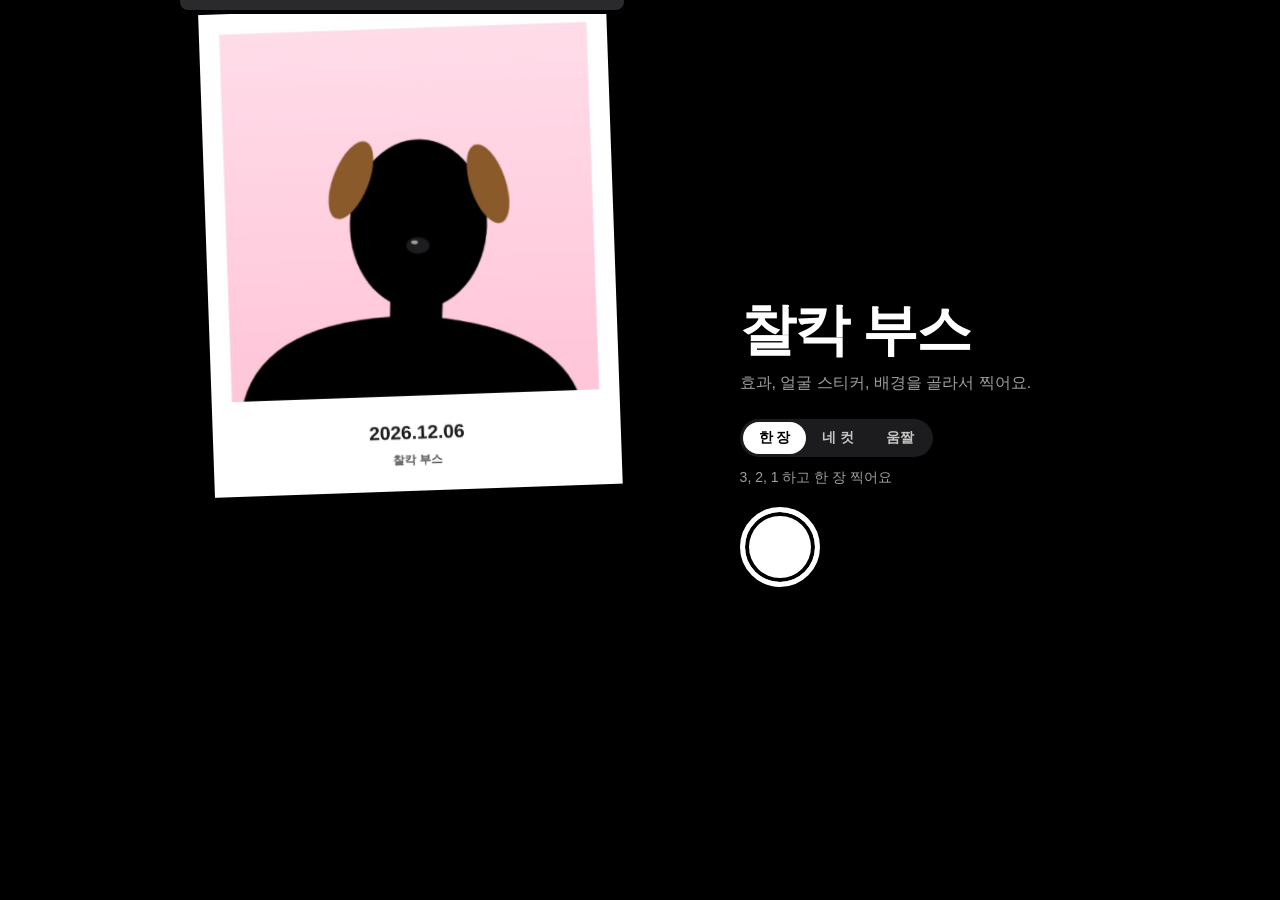
==== commit 70db845b: "Remove the Google Drive mention from the entry screen Co-Authored-By: Claude Opus 5.5 <noreply@anthr" ====
--- a/photobooth/index.html
+++ b/photobooth/index.html
@@ -35,7 +35,7 @@
 
       <div class="intro">
         <h1>찰칵 부스</h1>
-        <p class="lede">효과, 얼굴 스티커, 배경을 골라서 찍으면 구글 드라이브에 바로 저장돼요.</p>
+        <p class="lede">효과, 얼굴 스티커, 배경을 골라서 찍어요.</p>
 
         <div class="controls">
           <div id="start-modes" class="segmented" role="group" aria-label="찍는 방식">
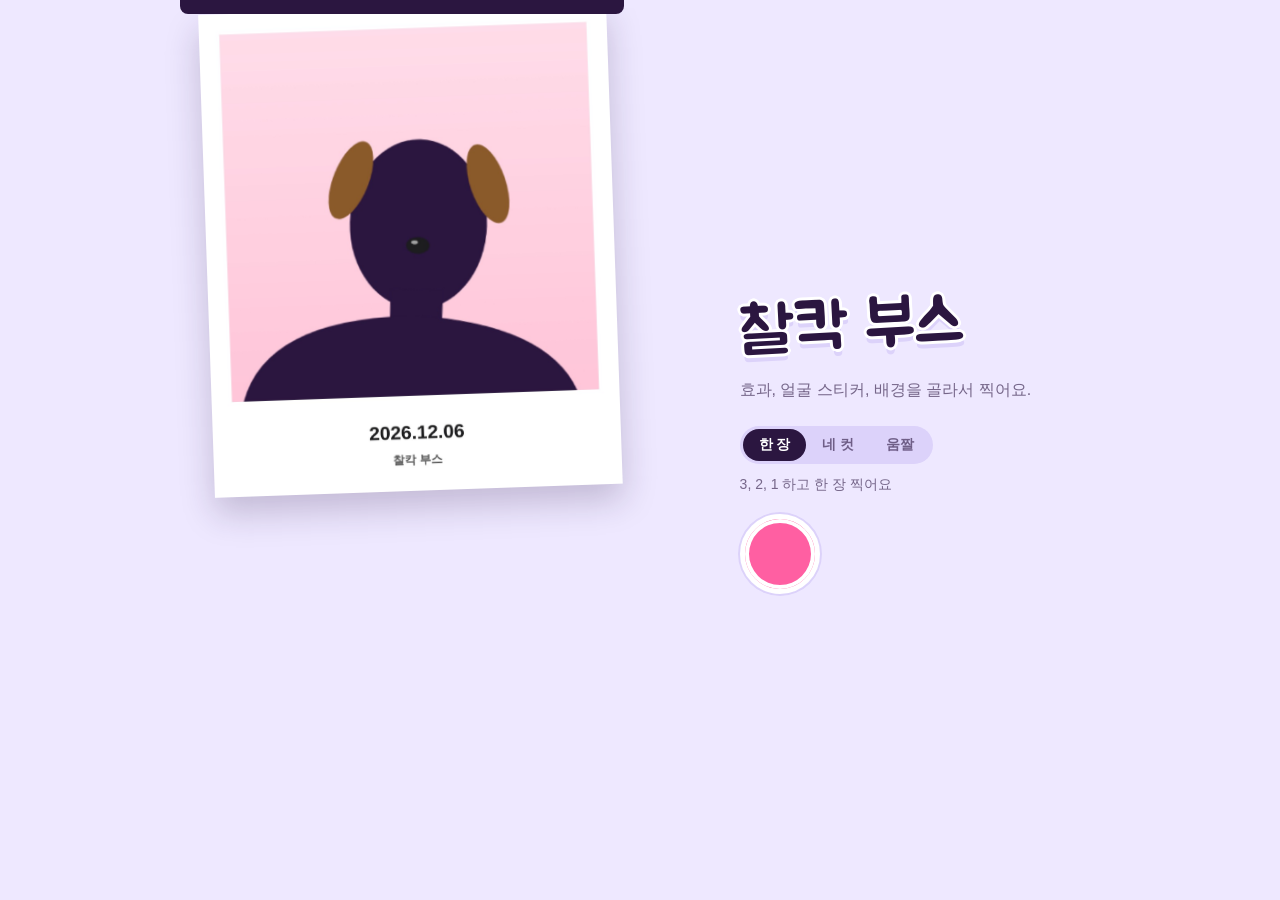
==== commit 5673715f: "Restyle the whole app in a pastel sticker-booth palette Lilac background, plum ink, bubblegum pink s" ====
--- a/photobooth/index.html
+++ b/photobooth/index.html
@@ -3,10 +3,13 @@
 <head>
   <meta charset="utf-8" />
   <meta name="viewport" content="width=device-width, initial-scale=1, viewport-fit=cover" />
-  <meta name="theme-color" content="#000000" />
+  <meta name="theme-color" content="#eee8ff" />
   <meta name="apple-mobile-web-app-capable" content="yes" />
   <meta name="apple-mobile-web-app-title" content="찰칵 부스" />
   <title>찰칵 부스</title>
+  <link rel="preconnect" href="https://fonts.googleapis.com" />
+  <link rel="preconnect" href="https://fonts.gstatic.com" crossorigin />
+  <link rel="stylesheet" href="https://fonts.googleapis.com/css2?family=Jua&display=swap" />
   <link rel="stylesheet" href="../apple.css" />
   <link rel="stylesheet" href="style.css" />
 </head>
--- a/photobooth/style.css
+++ b/photobooth/style.css
@@ -1,4 +1,23 @@
-/* 색·글꼴은 ../apple.css의 공통 변수를 쓴다 */
+/* 찰칵 부스: 스티커 사진관 색감. 연보라 바탕에 자두색 글씨, 풍선껌 핑크 셔터, 민트 포인트.
+   제목 "찰칵 부스"만 오려 붙인 스티커처럼 (Jua 글꼴 + 흰 테두리), 나머지는 기본 글꼴로 조용하게 */
+
+:root {
+  --bg: #eee8ff; /* 연보라 바탕 */
+  --track: #dcd2fa; /* 모양 전환 바닥, 눌린 칸 */
+  --ink: #2b1640; /* 자두색 글씨 · 기계 구멍 */
+  --ink-dim: rgba(43, 22, 64, 0.62);
+  --pink: #ff5fa2; /* 셔터 · 저장 */
+  --mint: #7be0c3; /* 손 인식 링 · 저장 완료 */
+  --paper: #ffffff; /* 흰 알약 버튼 · 인화지 */
+  --bad: #e8336b;
+  --shade: rgba(43, 22, 64, 0.22); /* 걸린 사진 그림자 */
+  --sticker: "Jua", var(--display);
+
+  /* 카메라 아래(가로로 든 폰은 오른쪽)에 받침을 깔고, 카메라 화면은 나머지만 쓴다.
+     그래서 화면에 보이는 그대로가 사진에 찍힌다 */
+  --deck-b: calc(168px + env(safe-area-inset-bottom, 0px));
+  --deck-r: 0px;
+}
 
 * {
   box-sizing: border-box;
@@ -9,8 +28,8 @@
   margin: 0;
   height: 100%;
   overflow: hidden;
-  background: #000;
-  color: #fff;
+  background: var(--bg);
+  color: var(--ink);
   font-family: var(--font);
   -webkit-font-smoothing: antialiased;
   -webkit-user-select: none;
@@ -26,6 +45,18 @@
   cursor: pointer;
 }
 
+svg {
+  fill: none;
+  stroke: currentColor;
+  stroke-width: 1.8;
+  stroke-linecap: round;
+  stroke-linejoin: round;
+}
+
+.hidden {
+  display: none !important;
+}
+
 /* 카메라 원본은 숨기고 WebGL 캔버스에 효과를 씌워 그린다 */
 #video {
   position: fixed;
@@ -33,15 +64,6 @@
   height: 1px;
   opacity: 0;
   pointer-events: none;
-}
-
-/* 카메라 아래(가로로 든 폰은 오른쪽)에 검은 받침을 깔고, 카메라 화면은 나머지만 쓴다.
-   그래서 화면에 보이는 그대로가 사진에 찍힌다 */
-:root {
-  --deck-b: calc(168px + env(safe-area-inset-bottom, 0px));
-  --deck-r: 0px;
-  --panel: #1c1c1e; /* 받침 위 버튼 바탕 */
-  --palm: #ffd60a; /* 손 인식 링 */
 }
 
 #view,
@@ -56,21 +78,89 @@
   display: block;
 }
 
-.hidden {
-  display: none !important;
-}
-
-/* ----- 시작 화면 ----- */
+#overlay {
+  pointer-events: none;
+}
+
+/* ----- 함께 쓰는 것: 기계 구멍, 모양 전환, 셔터 ----- */
+
+/* 사진이 나오는 기계 구멍 */
+.slot {
+  position: relative;
+  z-index: 1;
+  height: 14px;
+  border-radius: 0 0 8px 8px;
+  background: var(--ink);
+}
+
+.segmented {
+  display: flex;
+  padding: 3px;
+  border-radius: 999px;
+  background: var(--track);
+}
+
+.segmented button {
+  padding: 7px 16px;
+  border-radius: 999px;
+  font-size: 14px;
+  font-weight: 700;
+  color: var(--ink-dim);
+  white-space: nowrap;
+}
+
+.segmented button.on {
+  color: var(--paper);
+  background: var(--ink);
+}
+
+.segmented button:disabled {
+  opacity: 0.5;
+}
+
+/* 흰 테두리 안에 핑크 알: 입장 화면과 카메라 받침이 같은 셔터 */
+#start,
+#shutter {
+  position: relative;
+  border-radius: 50%;
+  border: 5px solid var(--paper);
+  background: var(--pink);
+  box-shadow: 0 0 0 2px var(--track), inset 0 0 0 4px var(--paper);
+  transition: transform 0.1s;
+}
+
+#start:active,
+#shutter:active {
+  transform: scale(0.92);
+}
+
+#start:disabled,
+#shutter:disabled {
+  opacity: 0.4;
+  cursor: default;
+}
+
+.segmented button:focus-visible,
+#start:focus-visible,
+#shutter:focus-visible,
+.deck-btn:focus-visible .ring,
+.tool:focus-visible,
+#result-actions button:focus-visible {
+  outline: 3px solid var(--ink);
+  outline-offset: 3px;
+}
+
+/* ----- 입장 화면 ----- */
 
 #start-screen {
   position: fixed;
   inset: 0;
   overflow-x: hidden;
   overflow-y: auto;
-  background: #000;
-}
-
-/* 세로 화면: 위에 네 컷, 아래에 글씨와 셔터. 가로 화면은 아래에서 두 칸으로 */
+  background: var(--bg);
+}
+
+/* 세로 화면: 위에 견본 사진, 아래에 글씨와 셔터. 가로 화면은 아래에서 두 칸으로 */
 .booth {
   min-height: 100%;
   display: flex;
@@ -88,24 +178,14 @@
   display: flex;
   flex-direction: column;
   align-items: center;
-}
-
-/* 사진이 나오는 기계 구멍 (더 넓은 폴라로이드에 맞춘다) */
-.slot {
-  position: relative;
-  z-index: 1;
-  width: calc(var(--pol-w) + 36px);
-  height: 14px;
-  border-radius: 0 0 8px 8px;
-  background: #2a2a2c;
-  box-shadow: inset 0 -4px 0 #000;
-}
-
-.print {
   --strip-h: min(54vh, 560px);
   --strip-w: calc(var(--strip-h) * 0.327);
   --pol-w: min(78vw, calc(var(--strip-h) * 0.72));
   --gif-w: calc(var(--pol-w) * 0.8);
+}
+
+.print .slot {
+  width: calc(var(--pol-w) + 36px);
 }
 
 /* 걸려 있는 견본 높이만큼 자리를 잡는다. 바꿀 때 아래 글씨가 부드럽게 따라 움직인다 */
@@ -128,7 +208,7 @@
   width: var(--w);
   transform-origin: 50% 0;
   rotate: -2deg;
-  box-shadow: 0 18px 40px rgba(0, 0, 0, 0.5);
+  box-shadow: 0 16px 32px var(--shade);
 }
 
 #sample-strip {
@@ -159,18 +239,26 @@
   text-align: center;
 }
 
+/* 오려서 비스듬히 붙인 스티커 같은 제목 (흰 테두리는 그림자 여러 겹으로) */
 .intro h1 {
+  display: inline-block;
   margin: 0;
-  font-family: var(--display);
-  font-size: 40px;
-  font-weight: 800;
-  letter-spacing: -0.03em;
-  line-height: 1.1;
+  font-family: var(--sticker);
+  font-size: 46px;
+  font-weight: 400;
+  line-height: 1.15;
+  letter-spacing: -0.01em;
+  color: var(--ink);
+  rotate: -3deg;
+  text-shadow:
+    3px 0 var(--paper), -3px 0 var(--paper), 0 3px var(--paper), 0 -3px var(--paper),
+    2px 2px var(--paper), -2px -2px var(--paper), 2px -2px var(--paper), -2px 2px var(--paper),
+    0 7px 0 var(--track);
 }
 
 .lede {
-  margin: 10px 0 0;
-  color: rgba(255, 255, 255, 0.62);
+  margin: 12px 0 0;
+  color: var(--ink-dim);
   font-size: 16px;
   line-height: 1.5;
 }
@@ -185,44 +273,24 @@
 #start-hint {
   margin: 12px 0 18px;
   min-height: 1.4em;
-  color: rgba(255, 255, 255, 0.62);
+  color: var(--ink-dim);
   font-size: 14px;
 }
 
-/* 카메라 안의 셔터와 같은 모양 */
 #start {
   width: 80px;
   height: 80px;
-  border-radius: 50%;
-  border: 5px solid #fff;
-  background: #fff;
-  box-shadow: inset 0 0 0 4px #000;
-  transition: transform 0.1s;
-}
-
-#start:active {
-  transform: scale(0.92);
-}
-
-#start:disabled {
-  opacity: 0.4;
-  cursor: default;
-}
-
-#start:focus-visible,
-#start-modes button:focus-visible {
-  outline: 3px solid #fff;
-  outline-offset: 3px;
 }
 
 #error {
   margin: 14px 0 0;
-  color: #ff6961;
+  color: var(--bad);
   font-size: 15px;
+  font-weight: 600;
   text-align: center;
 }
 
-/* 아이패드·맥처럼 넓은 가로 화면: 왼쪽에 네 컷, 오른쪽에 글씨 */
+/* 아이패드·맥처럼 넓은 가로 화면: 왼쪽에 견본, 오른쪽에 글씨 */
 @media (min-width: 700px) and (min-aspect-ratio: 1/1) {
   .booth {
     flex-direction: row;
@@ -243,7 +311,7 @@
   }
 
   .intro h1 {
-    font-size: 56px;
+    font-size: 64px;
   }
 
   .controls {
@@ -266,7 +334,7 @@
   }
 
   .intro h1 {
-    font-size: 34px;
+    font-size: 38px;
   }
 
   .controls {
@@ -298,7 +366,7 @@
   }
 
   .intro h1 {
-    font-size: 36px;
+    font-size: 40px;
   }
 
   .controls {
@@ -306,7 +374,7 @@
   }
 }
 
-/* ----- 아래 받침 (찍는 방식 · 효과 · 셔터 · 방금 찍은 사진) ----- */
+/* ----- 카메라 아래 받침 (찍는 방식 · 효과 · 셔터 · 방금 찍은 사진) ----- */
 
 .deck {
   position: fixed;
@@ -320,7 +388,7 @@
   justify-content: center;
   gap: 16px;
   padding-bottom: env(safe-area-inset-bottom, 0px);
-  background: #000;
+  background: var(--bg);
 }
 
 .deck-row {
@@ -334,15 +402,7 @@
   justify-content: center;
   gap: 36px;
   font-size: 17px;
-  font-weight: 600;
-}
-
-svg {
-  fill: none;
-  stroke: currentColor;
-  stroke-width: 1.8;
-  stroke-linecap: round;
-  stroke-linejoin: round;
+  font-weight: 700;
 }
 
 .deck-btn {
@@ -352,8 +412,8 @@
   align-items: center;
   gap: 6px;
   font-size: 12px;
-  font-weight: 600;
-  color: rgba(255, 255, 255, 0.8);
+  font-weight: 700;
+  color: var(--ink-dim);
 }
 
 .deck-btn .ring {
@@ -362,8 +422,8 @@
   border-radius: 50%;
   display: grid;
   place-items: center;
-  color: #fff;
-  background: var(--panel);
+  color: var(--ink);
+  background: var(--paper);
 }
 
 .deck-btn svg {
@@ -375,36 +435,21 @@
   opacity: 0.4;
 }
 
-/* 입장 화면의 시작 셔터와 같은 모양 */
 #shutter {
-  position: relative;
   width: 76px;
   height: 76px;
-  border-radius: 50%;
-  border: 5px solid #fff;
-  background: #fff;
-  box-shadow: inset 0 0 0 4px #000;
-  transition: transform 0.1s;
-}
-
-/* 손바닥을 보여 주는 동안 셔터 둘레가 시계 방향으로 차오른다 (--palm: 0~1, app.js) */
+}
+
+/* 손바닥을 보여 주는 동안 셔터 둘레가 시계 방향으로 차오른다 (--palm-p: 0~1, app.js) */
 #shutter::after {
   content: "";
   position: absolute;
-  inset: -11px;
+  inset: -13px;
   border-radius: 50%;
-  background: conic-gradient(var(--palm) calc(var(--palm-p, 0) * 360deg), transparent 0);
+  background: conic-gradient(var(--mint) calc(var(--palm-p, 0) * 360deg), transparent 0);
   -webkit-mask: radial-gradient(closest-side, transparent 84%, #000 86%);
   mask: radial-gradient(closest-side, transparent 84%, #000 86%);
   pointer-events: none;
-}
-
-#shutter:active {
-  transform: scale(0.92);
-}
-
-#shutter:disabled {
-  opacity: 0.4;
 }
 
 #thumb {
@@ -425,7 +470,8 @@
   height: 52px;
   object-fit: cover;
   border-radius: 12px;
-  border: 2px solid #fff;
+  border: 3px solid var(--paper);
+  box-shadow: 0 4px 10px var(--shade);
 }
 
 /* 업로드 표시: 올리는 중(도는 고리) · 다 올라감(체크) · 실패(느낌표, 누르면 다시) */
@@ -438,7 +484,7 @@
   border-radius: 50%;
   display: none;
   place-items: center;
-  border: 2px solid #000;
+  border: 2px solid var(--bg);
   font-size: 13px;
   font-weight: 800;
   line-height: 1;
@@ -446,15 +492,15 @@
 
 #thumb-badge.up {
   display: block;
-  background: #000;
-  border: 3px solid rgba(255, 255, 255, 0.25);
-  border-top-color: #fff;
+  background: var(--paper);
+  border: 3px solid var(--track);
+  border-top-color: var(--ink);
   animation: spin 0.8s linear infinite;
 }
 
 #thumb-badge.ok {
   display: grid;
-  background: #fff;
+  background: var(--mint);
 }
 
 #thumb-badge.ok::after {
@@ -462,15 +508,15 @@
   width: 5px;
   height: 9px;
   margin-top: -2px;
-  border: solid #000;
+  border: solid var(--ink);
   border-width: 0 2.5px 2.5px 0;
   rotate: 45deg;
 }
 
 #thumb-badge.bad {
   display: grid;
-  color: #fff;
-  background: #ff453a;
+  color: var(--paper);
+  background: var(--bad);
 }
 
 @keyframes spin {
@@ -479,47 +525,7 @@
   }
 }
 
-/* ----- 모양 전환 (입장 화면 · 받침 · 결과 화면이 같이 쓴다) ----- */
-
-.segmented {
-  display: flex;
-  padding: 3px;
-  border-radius: 999px;
-  background: var(--panel);
-}
-
-.segmented button {
-  padding: 7px 16px;
-  border-radius: 999px;
-  font-size: 14px;
-  font-weight: 600;
-  color: rgba(255, 255, 255, 0.75);
-  white-space: nowrap;
-}
-
-.segmented button.on {
-  color: #000;
-  background: #fff;
-}
-
-.segmented button:disabled {
-  opacity: 0.5;
-}
-
-.segmented button:focus-visible,
-.deck-btn:focus-visible .ring,
-.tool:focus-visible,
-#shutter:focus-visible,
-#result-actions button:focus-visible {
-  outline: 3px solid #fff;
-  outline-offset: 3px;
-}
-
-/* ----- 오른쪽 위 도구 (스티커 · 배경 · 손), 받침 위 고르는 줄 ----- */
-
-#overlay {
-  pointer-events: none;
-}
+/* ----- 카메라 위 오른쪽 도구 (스티커 · 배경 · 손), 받침 위 고르는 줄 ----- */
 
 #tools {
   position: fixed;
@@ -540,9 +546,10 @@
   justify-content: center;
   gap: 3px;
   font-size: 11.5px;
-  font-weight: 600;
-  color: #fff;
-  background: rgba(0, 0, 0, 0.78);
+  font-weight: 700;
+  color: var(--ink);
+  background: var(--paper);
+  box-shadow: 0 4px 12px var(--shade);
 }
 
 .tool svg {
@@ -550,10 +557,10 @@
   height: 24px;
 }
 
-/* 고르는 줄이 열렸거나(스티커·배경) 켜져 있으면(손) 흰 바탕으로 뒤집는다 */
+/* 고르는 줄이 열렸거나(스티커·배경) 켜져 있으면(손) 핑크로 */
 .tool.on {
-  color: #000;
-  background: #fff;
+  color: var(--paper);
+  background: var(--pink);
 }
 
 .tool:disabled {
@@ -572,7 +579,8 @@
   overflow-x: auto;
   scrollbar-width: none;
   border-radius: 999px;
-  background: rgba(0, 0, 0, 0.78);
+  background: var(--paper);
+  box-shadow: 0 6px 16px var(--shade);
 }
 
 #picker::-webkit-scrollbar {
@@ -584,14 +592,15 @@
   padding: 8px 14px;
   border-radius: 999px;
   font-size: 14px;
-  font-weight: 600;
+  font-weight: 700;
   white-space: nowrap;
-  background: rgba(255, 255, 255, 0.16);
+  color: var(--ink);
+  background: var(--bg);
 }
 
 #picker button.on {
-  color: #000;
-  background: #fff;
+  color: var(--paper);
+  background: var(--ink);
 }
 
 /* ----- 결과 화면: 사진이 위쪽 기계 구멍에서 뽑혀 나와 걸린다 (나오는 움직임은 app.js) ----- */
@@ -604,7 +613,7 @@
   align-items: center;
   gap: 20px;
   padding: env(safe-area-inset-top, 0px) 16px calc(env(safe-area-inset-bottom, 0px) + 20px);
-  background: #000;
+  background: var(--bg);
 }
 
 .result-print {
@@ -636,9 +645,10 @@
   right: 0;
   margin: 0 auto;
   max-width: calc(100% - 24px);
-  max-height: calc(100% - 8px);
+  max-height: calc(100% - 16px);
   transform-origin: 50% 0;
   rotate: -1.5deg;
+  box-shadow: 0 16px 32px var(--shade);
 }
 
 #result-controls {
@@ -658,12 +668,13 @@
   width: 32px;
   height: 32px;
   border-radius: 50%;
-  border: 2px solid rgba(255, 255, 255, 0.3);
+  border: 2px solid var(--paper);
+  box-shadow: 0 2px 6px var(--shade);
 }
 
 #colors button.on {
-  outline: 2px solid #fff;
-  outline-offset: 3px;
+  outline: 3px solid var(--ink);
+  outline-offset: 2px;
 }
 
 /* 아이폰은 16px보다 작으면 누를 때 화면이 확대된다 */
@@ -674,19 +685,20 @@
   border-radius: 999px;
   font: inherit;
   font-size: 16px;
+  font-weight: 600;
   text-align: center;
-  color: #fff;
-  background: var(--panel);
+  color: var(--ink);
+  background: var(--paper);
   -webkit-user-select: text;
   user-select: text;
 }
 
 #caption::placeholder {
-  color: rgba(255, 255, 255, 0.45);
+  color: var(--ink-dim);
 }
 
 #caption:focus-visible {
-  outline: 2px solid #fff;
+  outline: 3px solid var(--ink);
 }
 
 #result-actions {
@@ -700,20 +712,21 @@
   padding: 14px 0;
   border-radius: 999px;
   font-size: 16px;
-  font-weight: 700;
-  background: var(--panel);
+  font-weight: 800;
+  color: var(--ink);
+  background: var(--paper);
 }
 
 #result-actions #save {
-  color: #000;
-  background: #fff;
+  color: var(--paper);
+  background: var(--pink);
 }
 
 #result-actions button:disabled {
   opacity: 0.5;
 }
 
-/* ----- 효과 격자 (칸 위치는 app.js가 WebGL 그림과 똑같이 맞춘다) ----- */
+/* ----- 효과 격자 (칸 위치는 app.js가 WebGL 그림과 똑같이 맞춘다. 칸 사이 틈은 바탕색) ----- */
 
 #grid {
   position: fixed;
@@ -732,18 +745,19 @@
   padding: 4px 10px;
   border-radius: 999px;
   font-size: 13px;
-  font-weight: 600;
-  background: rgba(0, 0, 0, 0.6);
+  font-weight: 700;
+  color: var(--ink);
+  background: var(--paper);
 }
 
 #grid button.current {
-  outline: 3px solid #fff;
-  outline-offset: -3px;
+  outline: 4px solid var(--pink);
+  outline-offset: -4px;
 }
 
 #grid button.current span {
-  color: #000;
-  background: #fff;
+  color: var(--paper);
+  background: var(--pink);
 }
 
 /* ----- 효과 이름 · 카운트다운 · 번쩍임 ----- */
@@ -756,11 +770,14 @@
   padding: 7px 16px;
   border-radius: 999px;
   font-size: 15px;
-  font-weight: 600;
-  background: rgba(0, 0, 0, 0.6);
+  font-weight: 700;
+  color: var(--ink);
+  background: var(--paper);
+  box-shadow: 0 4px 12px var(--shade);
   white-space: nowrap;
 }
 
+/* 숫자도 제목처럼 스티커 글씨 */
 #countdown {
   position: fixed;
   top: 0;
@@ -770,10 +787,13 @@
   display: flex;
   align-items: center;
   justify-content: center;
-  font-family: var(--display);
+  font-family: var(--sticker);
   font-size: min(40vw, 240px);
-  font-weight: 800;
-  text-shadow: 0 4px 30px rgba(0, 0, 0, 0.5);
+  color: var(--pink);
+  text-shadow:
+    6px 0 var(--paper), -6px 0 var(--paper), 0 6px var(--paper), 0 -6px var(--paper),
+    4px 4px var(--paper), -4px -4px var(--paper), 4px -4px var(--paper), -4px 4px var(--paper),
+    0 14px 0 var(--shade);
   pointer-events: none;
 }
 
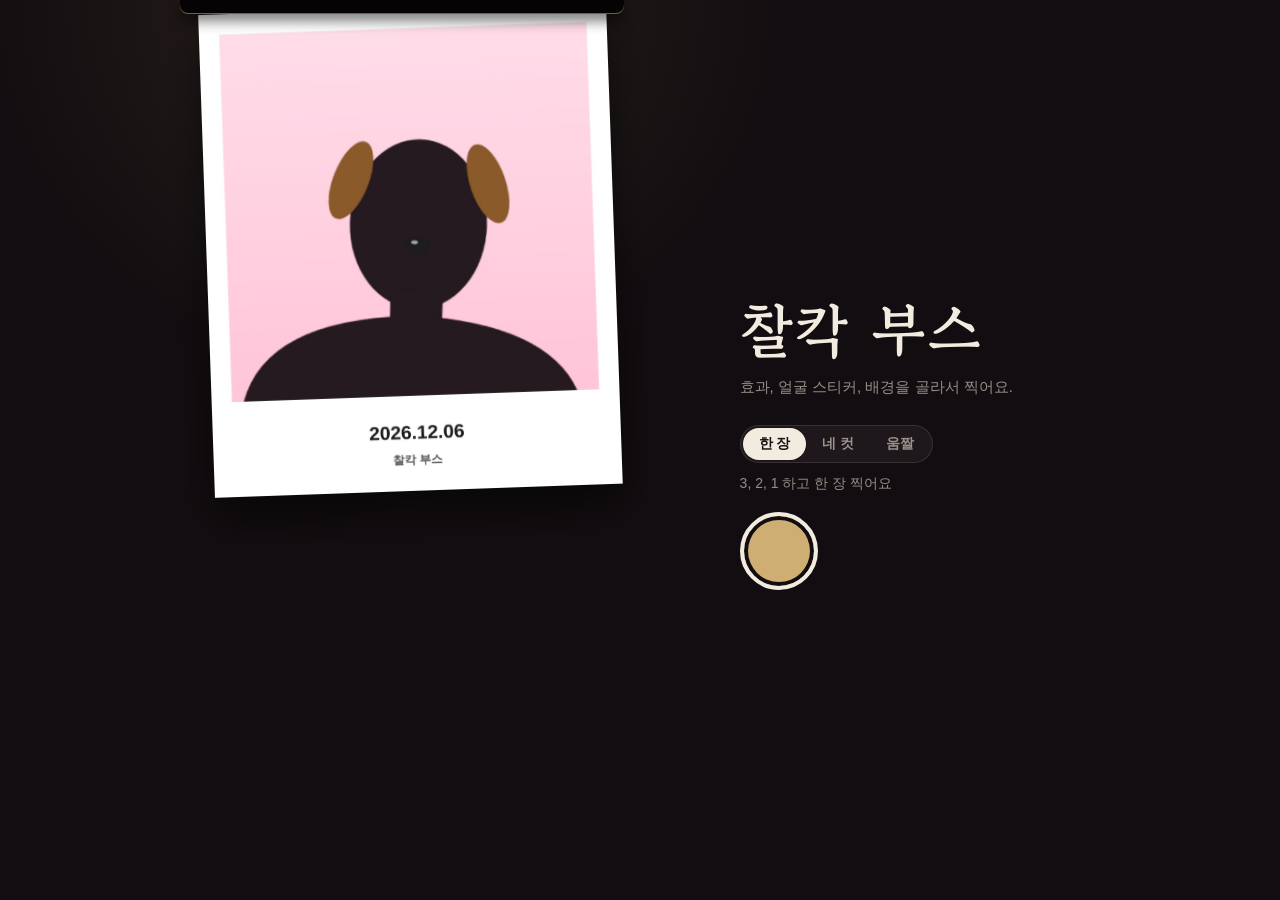
==== commit f7a7fc0c: "Restyle in a dark velvet-studio palette Wine-black background, ivory text, champagne gold for the sh" ====
--- a/photobooth/index.html
+++ b/photobooth/index.html
@@ -3,13 +3,13 @@
 <head>
   <meta charset="utf-8" />
   <meta name="viewport" content="width=device-width, initial-scale=1, viewport-fit=cover" />
-  <meta name="theme-color" content="#eee8ff" />
+  <meta name="theme-color" content="#120d10" />
   <meta name="apple-mobile-web-app-capable" content="yes" />
   <meta name="apple-mobile-web-app-title" content="찰칵 부스" />
   <title>찰칵 부스</title>
   <link rel="preconnect" href="https://fonts.googleapis.com" />
   <link rel="preconnect" href="https://fonts.gstatic.com" crossorigin />
-  <link rel="stylesheet" href="https://fonts.googleapis.com/css2?family=Jua&display=swap" />
+  <link rel="stylesheet" href="https://fonts.googleapis.com/css2?family=Gowun+Batang:wght@700&display=swap" />
   <link rel="stylesheet" href="../apple.css" />
   <link rel="stylesheet" href="style.css" />
 </head>
--- a/photobooth/style.css
+++ b/photobooth/style.css
@@ -1,17 +1,21 @@
-/* 찰칵 부스: 스티커 사진관 색감. 연보라 바탕에 자두색 글씨, 풍선껌 핑크 셔터, 민트 포인트.
-   제목 "찰칵 부스"만 오려 붙인 스티커처럼 (Jua 글꼴 + 흰 테두리), 나머지는 기본 글꼴로 조용하게 */
+/* 찰칵 부스: 벨벳 커튼 사진관. 와인빛 검정 바탕, 아이보리 글씨, 샴페인 골드 포인트.
+   제목은 명조(고운바탕), 나머지는 기본 글꼴로 조용하게. 꾸밈은 사진 나오는 구멍 위 조명 하나만 */
 
 :root {
-  --bg: #eee8ff; /* 연보라 바탕 */
-  --track: #dcd2fa; /* 모양 전환 바닥, 눌린 칸 */
-  --ink: #2b1640; /* 자두색 글씨 · 기계 구멍 */
-  --ink-dim: rgba(43, 22, 64, 0.62);
-  --pink: #ff5fa2; /* 셔터 · 저장 */
-  --mint: #7be0c3; /* 손 인식 링 · 저장 완료 */
-  --paper: #ffffff; /* 흰 알약 버튼 · 인화지 */
-  --bad: #e8336b;
-  --shade: rgba(43, 22, 64, 0.22); /* 걸린 사진 그림자 */
-  --sticker: "Jua", var(--display);
+  --bg: #120d10; /* 와인빛 검정 바탕 */
+  --surface: #1e171b; /* 버튼 · 알약 바탕 */
+  --surface-hi: #2a2125; /* 마우스 올렸을 때 */
+  --line: rgba(242, 235, 223, 0.12); /* 얇은 테두리 */
+  --ink: #f2ebdf; /* 아이보리 글씨 */
+  --ink-dim: rgba(242, 235, 223, 0.58);
+  --gold: #cfae74; /* 셔터 · 저장 · 고른 것 */
+  --gold-hi: #dcc08c;
+  --on-gold: #1a1214; /* 골드 위 글씨 */
+  --bad: #e0645c;
+  --shade: rgba(0, 0, 0, 0.55); /* 걸린 사진 그림자 */
+  --serif: "Gowun Batang", "Apple SD Gothic Neo", serif;
+  /* 사진 나오는 구멍 위에서 비추는 은은한 조명 */
+  --spotlight: radial-gradient(ellipse 70% 55% at 50% 0%, rgba(207, 174, 116, 0.13), transparent 70%);
 
   /* 카메라 아래(가로로 든 폰은 오른쪽)에 받침을 깔고, 카메라 화면은 나머지만 쓴다.
      그래서 화면에 보이는 그대로가 사진에 찍힌다 */
@@ -48,7 +52,7 @@
 svg {
   fill: none;
   stroke: currentColor;
-  stroke-width: 1.8;
+  stroke-width: 1.6;
   stroke-linecap: round;
   stroke-linejoin: round;
 }
@@ -84,33 +88,35 @@
 
 /* ----- 함께 쓰는 것: 기계 구멍, 모양 전환, 셔터 ----- */
 
-/* 사진이 나오는 기계 구멍 */
+/* 사진이 나오는 기계 구멍 (아래 가장자리에 금빛 실선) */
 .slot {
   position: relative;
   z-index: 1;
   height: 14px;
   border-radius: 0 0 8px 8px;
-  background: var(--ink);
+  background: #050304;
+  box-shadow: inset 0 -1px 0 rgba(207, 174, 116, 0.55), 0 6px 14px rgba(0, 0, 0, 0.6);
 }
 
 .segmented {
   display: flex;
   padding: 3px;
   border-radius: 999px;
-  background: var(--track);
+  background: var(--surface);
+  box-shadow: inset 0 0 0 1px var(--line);
 }
 
 .segmented button {
   padding: 7px 16px;
   border-radius: 999px;
   font-size: 14px;
-  font-weight: 700;
+  font-weight: 600;
   color: var(--ink-dim);
   white-space: nowrap;
 }
 
 .segmented button.on {
-  color: var(--paper);
+  color: var(--on-gold);
   background: var(--ink);
 }
 
@@ -118,15 +124,14 @@
   opacity: 0.5;
 }
 
-/* 흰 테두리 안에 핑크 알: 입장 화면과 카메라 받침이 같은 셔터 */
+/* 아이보리 테두리 안에 금빛 알: 입장 화면과 카메라 받침이 같은 셔터 */
 #start,
 #shutter {
   position: relative;
   border-radius: 50%;
-  border: 5px solid var(--paper);
-  background: var(--pink);
-  box-shadow: 0 0 0 2px var(--track), inset 0 0 0 4px var(--paper);
-  transition: transform 0.1s;
+  border: 4px solid var(--ink);
+  background: var(--gold);
+  box-shadow: inset 0 0 0 4px var(--bg);
 }
 
 #start:active,
@@ -146,7 +151,7 @@
 .deck-btn:focus-visible .ring,
 .tool:focus-visible,
 #result-actions button:focus-visible {
-  outline: 3px solid var(--ink);
+  outline: 2px solid var(--gold);
   outline-offset: 3px;
 }
 
@@ -157,7 +162,7 @@
   inset: 0;
   overflow-x: hidden;
   overflow-y: auto;
-  background: var(--bg);
+  background: var(--spotlight), var(--bg);
 }
 
 /* 세로 화면: 위에 견본 사진, 아래에 글씨와 셔터. 가로 화면은 아래에서 두 칸으로 */
@@ -208,7 +213,7 @@
   width: var(--w);
   transform-origin: 50% 0;
   rotate: -2deg;
-  box-shadow: 0 16px 32px var(--shade);
+  box-shadow: 0 20px 40px var(--shade);
 }
 
 #sample-strip {
@@ -239,32 +244,25 @@
   text-align: center;
 }
 
-/* 오려서 비스듬히 붙인 스티커 같은 제목 (흰 테두리는 그림자 여러 겹으로) */
 .intro h1 {
-  display: inline-block;
   margin: 0;
-  font-family: var(--sticker);
-  font-size: 46px;
-  font-weight: 400;
+  font-family: var(--serif);
+  font-size: 42px;
+  font-weight: 700;
   line-height: 1.15;
-  letter-spacing: -0.01em;
-  color: var(--ink);
-  rotate: -3deg;
-  text-shadow:
-    3px 0 var(--paper), -3px 0 var(--paper), 0 3px var(--paper), 0 -3px var(--paper),
-    2px 2px var(--paper), -2px -2px var(--paper), 2px -2px var(--paper), -2px 2px var(--paper),
-    0 7px 0 var(--track);
+  letter-spacing: 0.04em;
+  color: var(--ink);
 }
 
 .lede {
   margin: 12px 0 0;
   color: var(--ink-dim);
-  font-size: 16px;
-  line-height: 1.5;
+  font-size: 15px;
+  line-height: 1.6;
 }
 
 .controls {
-  margin-top: 24px;
+  margin-top: 26px;
   display: flex;
   flex-direction: column;
   align-items: center;
@@ -278,20 +276,23 @@
 }
 
 #start {
-  width: 80px;
-  height: 80px;
+  width: 78px;
+  height: 78px;
 }
 
 #error {
   margin: 14px 0 0;
   color: var(--bad);
   font-size: 15px;
-  font-weight: 600;
   text-align: center;
 }
 
 /* 아이패드·맥처럼 넓은 가로 화면: 왼쪽에 견본, 오른쪽에 글씨 */
 @media (min-width: 700px) and (min-aspect-ratio: 1/1) {
+  #start-screen {
+    background: radial-gradient(ellipse 45% 60% at 30% 0%, rgba(207, 174, 116, 0.13), transparent 70%), var(--bg);
+  }
+
   .booth {
     flex-direction: row;
     justify-content: center;
@@ -311,7 +312,7 @@
   }
 
   .intro h1 {
-    font-size: 64px;
+    font-size: 58px;
   }
 
   .controls {
@@ -334,7 +335,7 @@
   }
 
   .intro h1 {
-    font-size: 38px;
+    font-size: 34px;
   }
 
   .controls {
@@ -366,7 +367,7 @@
   }
 
   .intro h1 {
-    font-size: 40px;
+    font-size: 36px;
   }
 
   .controls {
@@ -389,6 +390,7 @@
   gap: 16px;
   padding-bottom: env(safe-area-inset-bottom, 0px);
   background: var(--bg);
+  box-shadow: inset 0 1px 0 var(--line);
 }
 
 .deck-row {
@@ -401,8 +403,10 @@
 #grid-bar .deck-row {
   justify-content: center;
   gap: 36px;
-  font-size: 17px;
+  font-family: var(--serif);
+  font-size: 18px;
   font-weight: 700;
+  letter-spacing: 0.06em;
 }
 
 .deck-btn {
@@ -412,7 +416,7 @@
   align-items: center;
   gap: 6px;
   font-size: 12px;
-  font-weight: 700;
+  font-weight: 600;
   color: var(--ink-dim);
 }
 
@@ -423,7 +427,8 @@
   display: grid;
   place-items: center;
   color: var(--ink);
-  background: var(--paper);
+  background: var(--surface);
+  box-shadow: inset 0 0 0 1px var(--line);
 }
 
 .deck-btn svg {
@@ -436,19 +441,19 @@
 }
 
 #shutter {
-  width: 76px;
-  height: 76px;
+  width: 74px;
+  height: 74px;
 }
 
 /* 손바닥을 보여 주는 동안 셔터 둘레가 시계 방향으로 차오른다 (--palm-p: 0~1, app.js) */
 #shutter::after {
   content: "";
   position: absolute;
-  inset: -13px;
+  inset: -12px;
   border-radius: 50%;
-  background: conic-gradient(var(--mint) calc(var(--palm-p, 0) * 360deg), transparent 0);
-  -webkit-mask: radial-gradient(closest-side, transparent 84%, #000 86%);
-  mask: radial-gradient(closest-side, transparent 84%, #000 86%);
+  background: conic-gradient(var(--gold) calc(var(--palm-p, 0) * 360deg), transparent 0);
+  -webkit-mask: radial-gradient(closest-side, transparent 88%, #000 90%);
+  mask: radial-gradient(closest-side, transparent 88%, #000 90%);
   pointer-events: none;
 }
 
@@ -469,9 +474,8 @@
   width: 52px;
   height: 52px;
   object-fit: cover;
-  border-radius: 12px;
-  border: 3px solid var(--paper);
-  box-shadow: 0 4px 10px var(--shade);
+  border-radius: 10px;
+  border: 2px solid var(--ink);
 }
 
 /* 업로드 표시: 올리는 중(도는 고리) · 다 올라감(체크) · 실패(느낌표, 누르면 다시) */
@@ -492,15 +496,15 @@
 
 #thumb-badge.up {
   display: block;
-  background: var(--paper);
-  border: 3px solid var(--track);
+  background: var(--bg);
+  border: 3px solid var(--line);
   border-top-color: var(--ink);
   animation: spin 0.8s linear infinite;
 }
 
 #thumb-badge.ok {
   display: grid;
-  background: var(--mint);
+  background: var(--gold);
 }
 
 #thumb-badge.ok::after {
@@ -508,14 +512,14 @@
   width: 5px;
   height: 9px;
   margin-top: -2px;
-  border: solid var(--ink);
+  border: solid var(--on-gold);
   border-width: 0 2.5px 2.5px 0;
   rotate: 45deg;
 }
 
 #thumb-badge.bad {
   display: grid;
-  color: var(--paper);
+  color: var(--ink);
   background: var(--bad);
 }
 
@@ -539,17 +543,17 @@
 .tool {
   width: 58px;
   height: 60px;
-  border-radius: 18px;
+  border-radius: 16px;
   display: flex;
   flex-direction: column;
   align-items: center;
   justify-content: center;
   gap: 3px;
   font-size: 11.5px;
-  font-weight: 700;
-  color: var(--ink);
-  background: var(--paper);
-  box-shadow: 0 4px 12px var(--shade);
+  font-weight: 600;
+  color: var(--ink);
+  background: rgba(18, 13, 16, 0.8);
+  box-shadow: inset 0 0 0 1px var(--line);
 }
 
 .tool svg {
@@ -557,10 +561,11 @@
   height: 24px;
 }
 
-/* 고르는 줄이 열렸거나(스티커·배경) 켜져 있으면(손) 핑크로 */
+/* 고르는 줄이 열렸거나(스티커·배경) 켜져 있으면(손) 금빛으로 */
 .tool.on {
-  color: var(--paper);
-  background: var(--pink);
+  color: var(--on-gold);
+  background: var(--gold);
+  box-shadow: none;
 }
 
 .tool:disabled {
@@ -579,8 +584,8 @@
   overflow-x: auto;
   scrollbar-width: none;
   border-radius: 999px;
-  background: var(--paper);
-  box-shadow: 0 6px 16px var(--shade);
+  background: rgba(18, 13, 16, 0.86);
+  box-shadow: inset 0 0 0 1px var(--line);
 }
 
 #picker::-webkit-scrollbar {
@@ -592,14 +597,14 @@
   padding: 8px 14px;
   border-radius: 999px;
   font-size: 14px;
-  font-weight: 700;
+  font-weight: 600;
   white-space: nowrap;
   color: var(--ink);
-  background: var(--bg);
+  background: var(--surface-hi);
 }
 
 #picker button.on {
-  color: var(--paper);
+  color: var(--on-gold);
   background: var(--ink);
 }
 
@@ -613,7 +618,7 @@
   align-items: center;
   gap: 20px;
   padding: env(safe-area-inset-top, 0px) 16px calc(env(safe-area-inset-bottom, 0px) + 20px);
-  background: var(--bg);
+  background: var(--spotlight), var(--bg);
 }
 
 .result-print {
@@ -648,7 +653,7 @@
   max-height: calc(100% - 16px);
   transform-origin: 50% 0;
   rotate: -1.5deg;
-  box-shadow: 0 16px 32px var(--shade);
+  box-shadow: 0 20px 40px var(--shade);
 }
 
 #result-controls {
@@ -665,16 +670,15 @@
 }
 
 #colors button {
-  width: 32px;
-  height: 32px;
+  width: 30px;
+  height: 30px;
   border-radius: 50%;
-  border: 2px solid var(--paper);
-  box-shadow: 0 2px 6px var(--shade);
+  box-shadow: inset 0 0 0 1px rgba(0, 0, 0, 0.25), 0 0 0 1px var(--line);
 }
 
 #colors button.on {
-  outline: 3px solid var(--ink);
-  outline-offset: 2px;
+  outline: 2px solid var(--gold);
+  outline-offset: 3px;
 }
 
 /* 아이폰은 16px보다 작으면 누를 때 화면이 확대된다 */
@@ -685,10 +689,10 @@
   border-radius: 999px;
   font: inherit;
   font-size: 16px;
-  font-weight: 600;
   text-align: center;
   color: var(--ink);
-  background: var(--paper);
+  background: var(--surface);
+  box-shadow: inset 0 0 0 1px var(--line);
   -webkit-user-select: text;
   user-select: text;
 }
@@ -698,7 +702,7 @@
 }
 
 #caption:focus-visible {
-  outline: 3px solid var(--ink);
+  outline: 2px solid var(--gold);
 }
 
 #result-actions {
@@ -712,14 +716,16 @@
   padding: 14px 0;
   border-radius: 999px;
   font-size: 16px;
-  font-weight: 800;
-  color: var(--ink);
-  background: var(--paper);
+  font-weight: 700;
+  color: var(--ink);
+  background: var(--surface);
+  box-shadow: inset 0 0 0 1px var(--line);
 }
 
 #result-actions #save {
-  color: var(--paper);
-  background: var(--pink);
+  color: var(--on-gold);
+  background: var(--gold);
+  box-shadow: none;
 }
 
 #result-actions button:disabled {
@@ -745,19 +751,19 @@
   padding: 4px 10px;
   border-radius: 999px;
   font-size: 13px;
-  font-weight: 700;
-  color: var(--ink);
-  background: var(--paper);
+  font-weight: 600;
+  color: var(--ink);
+  background: rgba(18, 13, 16, 0.8);
 }
 
 #grid button.current {
-  outline: 4px solid var(--pink);
-  outline-offset: -4px;
+  outline: 2px solid var(--gold);
+  outline-offset: -2px;
 }
 
 #grid button.current span {
-  color: var(--paper);
-  background: var(--pink);
+  color: var(--on-gold);
+  background: var(--gold);
 }
 
 /* ----- 효과 이름 · 카운트다운 · 번쩍임 ----- */
@@ -770,14 +776,14 @@
   padding: 7px 16px;
   border-radius: 999px;
   font-size: 15px;
-  font-weight: 700;
-  color: var(--ink);
-  background: var(--paper);
-  box-shadow: 0 4px 12px var(--shade);
+  font-weight: 600;
+  color: var(--ink);
+  background: rgba(18, 13, 16, 0.8);
+  box-shadow: inset 0 0 0 1px var(--line);
   white-space: nowrap;
 }
 
-/* 숫자도 제목처럼 스티커 글씨 */
+/* 숫자는 제목과 같은 명조 */
 #countdown {
   position: fixed;
   top: 0;
@@ -787,13 +793,11 @@
   display: flex;
   align-items: center;
   justify-content: center;
-  font-family: var(--sticker);
+  font-family: var(--serif);
   font-size: min(40vw, 240px);
-  color: var(--pink);
-  text-shadow:
-    6px 0 var(--paper), -6px 0 var(--paper), 0 6px var(--paper), 0 -6px var(--paper),
-    4px 4px var(--paper), -4px -4px var(--paper), 4px -4px var(--paper), -4px 4px var(--paper),
-    0 14px 0 var(--shade);
+  font-weight: 700;
+  color: var(--ink);
+  text-shadow: 0 6px 40px rgba(0, 0, 0, 0.6);
   pointer-events: none;
 }
 
@@ -833,6 +837,7 @@
     height: auto;
     flex-direction: row;
     padding: 0 env(safe-area-inset-right, 0px) 0 0;
+    box-shadow: inset 1px 0 0 var(--line);
   }
 
   .deck .segmented {
@@ -861,6 +866,59 @@
   }
 }
 
+/* ----- 마우스를 올리면 (맥처럼 마우스가 있을 때만. 아이폰·아이패드는 누른 뒤 색이 남아서 뺀다) ----- */
+
+.tool,
+.deck-btn .ring,
+.segmented button,
+#picker button,
+#result-actions button,
+#colors button,
+#thumb-img,
+#grid button span,
+#start,
+#shutter {
+  transition: background-color 0.15s, color 0.15s, transform 0.15s;
+}
+
+@media (hover: hover) and (pointer: fine) {
+  .tool:hover:not(:disabled):not(.on),
+  .deck-btn:hover:not(:disabled) .ring,
+  #result-actions #retake:hover:not(:disabled),
+  #picker button:hover:not(.on) {
+    background: var(--surface-hi);
+  }
+
+  .tool.on:hover:not(:disabled),
+  #result-actions #save:hover:not(:disabled) {
+    background: var(--gold-hi);
+  }
+
+  /* 셔터는 살짝 커지면서 밝아진다 */
+  #start:hover:not(:disabled),
+  #shutter:hover:not(:disabled) {
+    background: var(--gold-hi);
+    transform: scale(1.05);
+  }
+
+  .segmented button:hover:not(.on):not(:disabled) {
+    color: var(--ink);
+  }
+
+  #colors button:hover:not(.on) {
+    transform: scale(1.15);
+  }
+
+  #thumb.has-photo:hover #thumb-img {
+    transform: rotate(-5deg) scale(1.05);
+  }
+
+  #grid button:hover:not(.current) {
+    outline: 2px solid var(--ink);
+    outline-offset: -2px;
+  }
+}
+
 @media (prefers-reduced-motion: reduce) {
   #thumb-badge.up {
     animation: none;
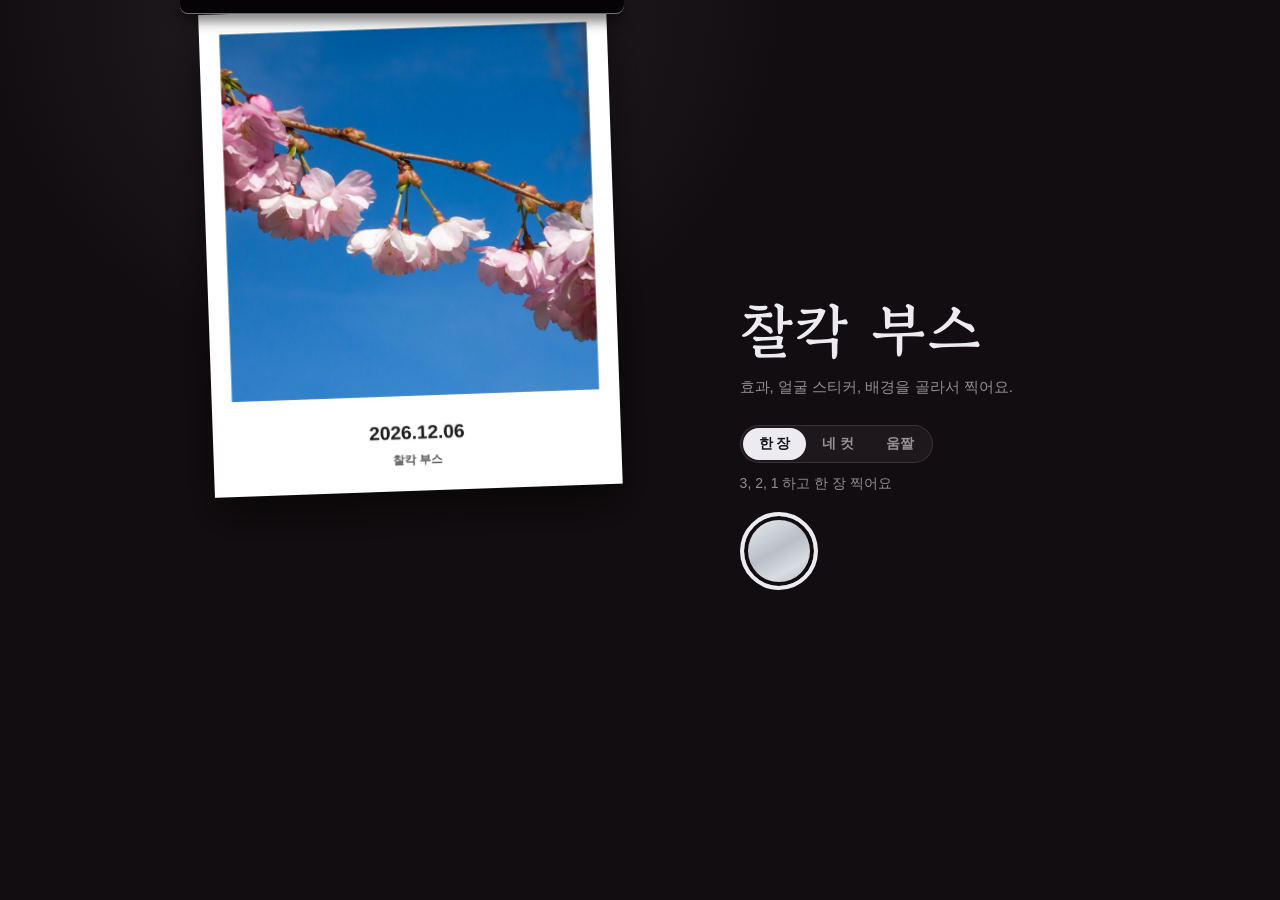
==== commit 58a375ab: "Update entry sample alt text for the real photos Co-Authored-By: Claude Opus 5.5 <noreply@anthropic." ====
--- a/photobooth/index.html
+++ b/photobooth/index.html
@@ -30,9 +30,9 @@
       <figure class="print">
         <div class="slot" aria-hidden="true"></div>
         <div class="paper">
-          <img id="sample-polaroid" class="sheet hidden" alt="견본 폴라로이드: 분홍 배경에 강아지 귀" />
-          <canvas id="sample-gif" class="sheet hidden" role="img" aria-label="견본 움짤: 무지개 앞에서 토끼 귀를 하고 고개를 까딱이는 모습"></canvas>
-          <img id="sample-strip" class="sheet hidden" alt="견본 네 컷: 바다에 하트 볼, 노을에 고양이 귀, 분홍 배경에 토끼 귀, 무지개에 왕관" />
+          <img id="sample-polaroid" class="sheet hidden" alt="견본 폴라로이드: 파란 하늘 아래 분홍 벚꽃" />
+          <canvas id="sample-gif" class="sheet hidden" role="img" aria-label="견본 움짤: 노을 사진이 천천히 다가왔다 돌아가는 모습"></canvas>
+          <img id="sample-strip" class="sheet hidden" alt="견본 네 컷: 바다, 노을, 우주, 무지개" />
         </div>
       </figure>
 
--- a/photobooth/style.css
+++ b/photobooth/style.css
@@ -1,21 +1,24 @@
-/* 찰칵 부스: 벨벳 커튼 사진관. 와인빛 검정 바탕, 아이보리 글씨, 샴페인 골드 포인트.
+/* 찰칵 부스: 벨벳 커튼 사진관. 와인빛 검정 바탕, 차가운 흰 글씨, 은빛 포인트.
    제목은 명조(고운바탕), 나머지는 기본 글꼴로 조용하게. 꾸밈은 사진 나오는 구멍 위 조명 하나만 */
 
 :root {
   --bg: #120d10; /* 와인빛 검정 바탕 */
   --surface: #1e171b; /* 버튼 · 알약 바탕 */
   --surface-hi: #2a2125; /* 마우스 올렸을 때 */
-  --line: rgba(242, 235, 223, 0.12); /* 얇은 테두리 */
-  --ink: #f2ebdf; /* 아이보리 글씨 */
-  --ink-dim: rgba(242, 235, 223, 0.58);
-  --gold: #cfae74; /* 셔터 · 저장 · 고른 것 */
-  --gold-hi: #dcc08c;
-  --on-gold: #1a1214; /* 골드 위 글씨 */
+  --line: rgba(236, 235, 240, 0.12); /* 얇은 테두리 */
+  --ink: #ecebf0; /* 은색과 어울리는 차가운 흰 글씨 */
+  --ink-dim: rgba(236, 235, 240, 0.58);
+  --silver: #c8ccd4; /* 셔터 · 저장 · 고른 것 (테두리·링 같은 선) */
+  --silver-hi: #e4e7ec;
+  --on-silver: #17131a; /* 은색 위 글씨 */
+  /* 큰 은색 면(셔터 · 저장 · 켜진 도구)은 금속처럼 빛이 비껴가게 */
+  --metal: linear-gradient(150deg, #eef0f4 0%, #b9bec8 48%, #d9dce2 72%, #a9aeb8 100%);
+  --metal-hi: linear-gradient(150deg, #ffffff 0%, #ccd0d8 48%, #e8eaee 72%, #bcc0c9 100%);
   --bad: #e0645c;
   --shade: rgba(0, 0, 0, 0.55); /* 걸린 사진 그림자 */
   --serif: "Gowun Batang", "Apple SD Gothic Neo", serif;
   /* 사진 나오는 구멍 위에서 비추는 은은한 조명 */
-  --spotlight: radial-gradient(ellipse 70% 55% at 50% 0%, rgba(207, 174, 116, 0.13), transparent 70%);
+  --spotlight: radial-gradient(ellipse 70% 55% at 50% 0%, rgba(214, 220, 232, 0.1), transparent 70%);
 
   /* 카메라 아래(가로로 든 폰은 오른쪽)에 받침을 깔고, 카메라 화면은 나머지만 쓴다.
      그래서 화면에 보이는 그대로가 사진에 찍힌다 */
@@ -88,14 +91,14 @@
 
 /* ----- 함께 쓰는 것: 기계 구멍, 모양 전환, 셔터 ----- */
 
-/* 사진이 나오는 기계 구멍 (아래 가장자리에 금빛 실선) */
+/* 사진이 나오는 기계 구멍 (아래 가장자리에 은빛 실선) */
 .slot {
   position: relative;
   z-index: 1;
   height: 14px;
   border-radius: 0 0 8px 8px;
   background: #050304;
-  box-shadow: inset 0 -1px 0 rgba(207, 174, 116, 0.55), 0 6px 14px rgba(0, 0, 0, 0.6);
+  box-shadow: inset 0 -1px 0 rgba(214, 220, 232, 0.5), 0 6px 14px rgba(0, 0, 0, 0.6);
 }
 
 .segmented {
@@ -116,7 +119,7 @@
 }
 
 .segmented button.on {
-  color: var(--on-gold);
+  color: var(--on-silver);
   background: var(--ink);
 }
 
@@ -124,13 +127,13 @@
   opacity: 0.5;
 }
 
-/* 아이보리 테두리 안에 금빛 알: 입장 화면과 카메라 받침이 같은 셔터 */
+/* 흰 테두리 안에 은빛 알: 입장 화면과 카메라 받침이 같은 셔터 */
 #start,
 #shutter {
   position: relative;
   border-radius: 50%;
   border: 4px solid var(--ink);
-  background: var(--gold);
+  background: var(--metal);
   box-shadow: inset 0 0 0 4px var(--bg);
 }
 
@@ -151,7 +154,7 @@
 .deck-btn:focus-visible .ring,
 .tool:focus-visible,
 #result-actions button:focus-visible {
-  outline: 2px solid var(--gold);
+  outline: 2px solid var(--silver);
   outline-offset: 3px;
 }
 
@@ -290,7 +293,7 @@
 /* 아이패드·맥처럼 넓은 가로 화면: 왼쪽에 견본, 오른쪽에 글씨 */
 @media (min-width: 700px) and (min-aspect-ratio: 1/1) {
   #start-screen {
-    background: radial-gradient(ellipse 45% 60% at 30% 0%, rgba(207, 174, 116, 0.13), transparent 70%), var(--bg);
+    background: radial-gradient(ellipse 45% 60% at 30% 0%, rgba(214, 220, 232, 0.1), transparent 70%), var(--bg);
   }
 
   .booth {
@@ -451,7 +454,7 @@
   position: absolute;
   inset: -12px;
   border-radius: 50%;
-  background: conic-gradient(var(--gold) calc(var(--palm-p, 0) * 360deg), transparent 0);
+  background: conic-gradient(var(--silver) calc(var(--palm-p, 0) * 360deg), transparent 0);
   -webkit-mask: radial-gradient(closest-side, transparent 88%, #000 90%);
   mask: radial-gradient(closest-side, transparent 88%, #000 90%);
   pointer-events: none;
@@ -504,7 +507,7 @@
 
 #thumb-badge.ok {
   display: grid;
-  background: var(--gold);
+  background: var(--silver);
 }
 
 #thumb-badge.ok::after {
@@ -512,7 +515,7 @@
   width: 5px;
   height: 9px;
   margin-top: -2px;
-  border: solid var(--on-gold);
+  border: solid var(--on-silver);
   border-width: 0 2.5px 2.5px 0;
   rotate: 45deg;
 }
@@ -561,10 +564,10 @@
   height: 24px;
 }
 
-/* 고르는 줄이 열렸거나(스티커·배경) 켜져 있으면(손) 금빛으로 */
+/* 고르는 줄이 열렸거나(스티커·배경) 켜져 있으면(손) 은빛으로 */
 .tool.on {
-  color: var(--on-gold);
-  background: var(--gold);
+  color: var(--on-silver);
+  background: var(--metal);
   box-shadow: none;
 }
 
@@ -604,7 +607,7 @@
 }
 
 #picker button.on {
-  color: var(--on-gold);
+  color: var(--on-silver);
   background: var(--ink);
 }
 
@@ -677,7 +680,7 @@
 }
 
 #colors button.on {
-  outline: 2px solid var(--gold);
+  outline: 2px solid var(--silver);
   outline-offset: 3px;
 }
 
@@ -702,7 +705,7 @@
 }
 
 #caption:focus-visible {
-  outline: 2px solid var(--gold);
+  outline: 2px solid var(--silver);
 }
 
 #result-actions {
@@ -723,8 +726,8 @@
 }
 
 #result-actions #save {
-  color: var(--on-gold);
-  background: var(--gold);
+  color: var(--on-silver);
+  background: var(--metal);
   box-shadow: none;
 }
 
@@ -757,13 +760,13 @@
 }
 
 #grid button.current {
-  outline: 2px solid var(--gold);
+  outline: 2px solid var(--silver);
   outline-offset: -2px;
 }
 
 #grid button.current span {
-  color: var(--on-gold);
-  background: var(--gold);
+  color: var(--on-silver);
+  background: var(--silver);
 }
 
 /* ----- 효과 이름 · 카운트다운 · 번쩍임 ----- */
@@ -891,13 +894,13 @@
 
   .tool.on:hover:not(:disabled),
   #result-actions #save:hover:not(:disabled) {
-    background: var(--gold-hi);
+    background: var(--metal-hi);
   }
 
   /* 셔터는 살짝 커지면서 밝아진다 */
   #start:hover:not(:disabled),
   #shutter:hover:not(:disabled) {
-    background: var(--gold-hi);
+    background: var(--metal-hi);
     transform: scale(1.05);
   }
 
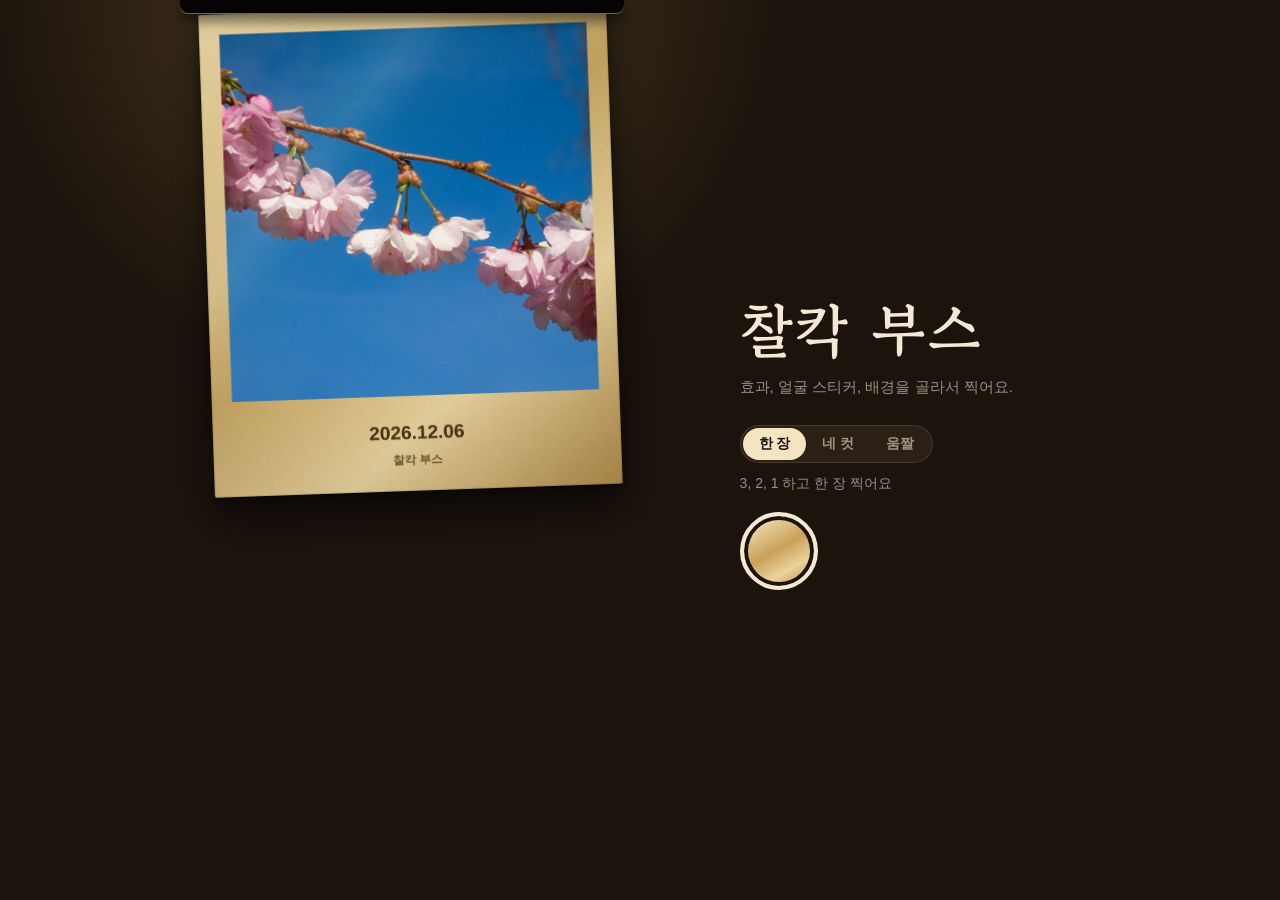
==== commit b620154e: "Make each mode a full theme: background, text, glow and title font Co-Authored-By: Claude Opus 5.5 <" ====
--- a/photobooth/index.html
+++ b/photobooth/index.html
@@ -9,7 +9,7 @@
   <title>찰칵 부스</title>
   <link rel="preconnect" href="https://fonts.googleapis.com" />
   <link rel="preconnect" href="https://fonts.gstatic.com" crossorigin />
-  <link rel="stylesheet" href="https://fonts.googleapis.com/css2?family=Gowun+Batang:wght@700&display=swap" />
+  <link rel="stylesheet" href="https://fonts.googleapis.com/css2?family=Black+Han+Sans&family=Gowun+Batang:wght@700&family=Jua&display=swap" />
   <link rel="stylesheet" href="../apple.css" />
   <link rel="stylesheet" href="style.css" />
 </head>
--- a/photobooth/style.css
+++ b/photobooth/style.css
@@ -1,29 +1,97 @@
-/* 찰칵 부스: 벨벳 커튼 사진관. 와인빛 검정 바탕, 차가운 흰 글씨, 은빛 포인트.
-   제목은 명조(고운바탕), 나머지는 기본 글꼴로 조용하게. 꾸밈은 사진 나오는 구멍 위 조명 하나만 */
+/* 찰칵 부스: 모드마다 다른 사진관. 고른 모드에 따라 바탕 · 글씨 · 조명 · 금속 · 제목 글꼴이 바뀐다.
+   한 장: 금빛 조명 아래 따뜻한 갈색 옛 사진관 (명조 제목)
+   네 컷: 와인빛 검정 벨벳에 은빛 사진 부스 (굵은 간판 글씨) — 기본
+   움짤: 보랏빛 밤에 장밋빛 네온 (둥근 글씨)
+   꾸밈은 사진 나오는 구멍 위 조명 하나만 */
 
 :root {
   --bg: #120d10; /* 와인빛 검정 바탕 */
   --surface: #1e171b; /* 버튼 · 알약 바탕 */
   --surface-hi: #2a2125; /* 마우스 올렸을 때 */
-  --line: rgba(236, 235, 240, 0.12); /* 얇은 테두리 */
+  --line: color-mix(in srgb, var(--ink) 12%, transparent); /* 얇은 테두리 */
   --ink: #ecebf0; /* 은색과 어울리는 차가운 흰 글씨 */
-  --ink-dim: rgba(236, 235, 240, 0.58);
+  --ink-dim: color-mix(in srgb, var(--ink) 58%, transparent);
+  /* 금속 색은 모드 테마(아래)에 따라 은 · 금 · 로즈골드로 바뀐다 */
   --silver: #c8ccd4; /* 셔터 · 저장 · 고른 것 (테두리·링 같은 선) */
-  --silver-hi: #e4e7ec;
-  --on-silver: #17131a; /* 은색 위 글씨 */
-  /* 큰 은색 면(셔터 · 저장 · 켜진 도구)은 금속처럼 빛이 비껴가게 */
-  --metal: linear-gradient(150deg, #eef0f4 0%, #b9bec8 48%, #d9dce2 72%, #a9aeb8 100%);
-  --metal-hi: linear-gradient(150deg, #ffffff 0%, #ccd0d8 48%, #e8eaee 72%, #bcc0c9 100%);
+  --tint: #ecebf0; /* 고른 모드 알약 */
+  --on-silver: #17131a; /* 금속 위 글씨 */
+  /* 큰 금속 면(셔터 · 저장 · 켜진 도구)은 빛이 비껴가게 */
+  --metal: linear-gradient(150deg, var(--m1) 0%, var(--m2) 48%, var(--m3) 72%, var(--m4) 100%);
+  --metal-hi: linear-gradient(
+    150deg,
+    color-mix(in srgb, var(--m1), #fff 50%) 0%,
+    color-mix(in srgb, var(--m2), #fff 20%) 48%,
+    color-mix(in srgb, var(--m3), #fff 30%) 72%,
+    color-mix(in srgb, var(--m4), #fff 20%) 100%
+  );
   --bad: #e0645c;
   --shade: rgba(0, 0, 0, 0.55); /* 걸린 사진 그림자 */
-  --serif: "Gowun Batang", "Apple SD Gothic Neo", serif;
+  /* 매달린 인화지 그림자: 종이에 바짝 붙은 진한 그림자 + 멀리 퍼지는 옅은 그림자 */
+  --paper-shadow: 0 1px 1.5px rgba(0, 0, 0, 0.45), 0 6px 12px rgba(0, 0, 0, 0.35), 0 22px 44px var(--shade);
+  /* 제목 · 숫자 글꼴 */
+  --display: "Black Han Sans", "Apple SD Gothic Neo", sans-serif;
+  --display-weight: 400;
+  --display-track: 0.02em;
   /* 사진 나오는 구멍 위에서 비추는 은은한 조명 */
-  --spotlight: radial-gradient(ellipse 70% 55% at 50% 0%, rgba(214, 220, 232, 0.1), transparent 70%);
+  --glow: rgba(214, 220, 232, 0.12);
+  --spotlight: radial-gradient(ellipse 70% 55% at 50% 0%, var(--glow), transparent 70%);
 
   /* 카메라 아래(가로로 든 폰은 오른쪽)에 받침을 깔고, 카메라 화면은 나머지만 쓴다.
      그래서 화면에 보이는 그대로가 사진에 찍힌다 */
   --deck-b: calc(168px + env(safe-area-inset-bottom, 0px));
   --deck-r: 0px;
+
+  /* 모드를 바꾸면 조명과 금속 색이 스르륵 바뀐다 */
+  transition: --bg 0.5s, --surface 0.5s, --surface-hi 0.5s, --ink 0.5s, --m1 0.5s, --m2 0.5s, --m3 0.5s, --m4 0.5s,
+    --glow 0.5s, --silver 0.5s, --tint 0.5s;
+}
+
+/* 모드 테마: 네 컷은 은빛 사진 부스(기본), 한 장은 금빛 폴라로이드, 움짤은 로즈골드.
+   색이 부드럽게 바뀌도록 색 변수로 등록해 둔다 */
+@property --bg { syntax: "<color>"; inherits: true; initial-value: #120d10; }
+@property --surface { syntax: "<color>"; inherits: true; initial-value: #1e171b; }
+@property --surface-hi { syntax: "<color>"; inherits: true; initial-value: #2a2125; }
+@property --ink { syntax: "<color>"; inherits: true; initial-value: #ecebf0; }
+@property --m1 { syntax: "<color>"; inherits: true; initial-value: #eef0f4; }
+@property --m2 { syntax: "<color>"; inherits: true; initial-value: #b9bec8; }
+@property --m3 { syntax: "<color>"; inherits: true; initial-value: #d9dce2; }
+@property --m4 { syntax: "<color>"; inherits: true; initial-value: #a9aeb8; }
+@property --glow { syntax: "<color>"; inherits: true; initial-value: rgba(214, 220, 232, 0.12); }
+@property --silver { syntax: "<color>"; inherits: true; initial-value: #c8ccd4; }
+@property --tint { syntax: "<color>"; inherits: true; initial-value: #ecebf0; }
+
+:root[data-theme="single"] {
+  --bg: #1b130c;
+  --surface: #2b2016;
+  --surface-hi: #3a2c1f;
+  --ink: #f4e9d4;
+  --display: "Gowun Batang", "Apple SD Gothic Neo", serif;
+  --display-weight: 700;
+  --display-track: 0.04em;
+  --m1: #fbeecb;
+  --m2: #c9a15a;
+  --m3: #ebd39b;
+  --m4: #ad8642;
+  --glow: rgba(240, 186, 100, 0.24);
+  --silver: #d9b46c;
+  --tint: #f4e4bf;
+}
+
+:root[data-theme="boomerang"] {
+  --bg: #170f22;
+  --surface: #261a36;
+  --surface-hi: #33244a;
+  --ink: #f8e9f1;
+  --display: "Jua", "Apple SD Gothic Neo", sans-serif;
+  --display-weight: 400;
+  --display-track: 0.02em;
+  --m1: #fbe2dd;
+  --m2: #c98884;
+  --m3: #eec3bc;
+  --m4: #ad6e6b;
+  --glow: rgba(255, 120, 175, 0.26);
+  --silver: #dda39c;
+  --tint: #f6d8d3;
 }
 
 * {
@@ -98,7 +166,7 @@
   height: 14px;
   border-radius: 0 0 8px 8px;
   background: #050304;
-  box-shadow: inset 0 -1px 0 rgba(214, 220, 232, 0.5), 0 6px 14px rgba(0, 0, 0, 0.6);
+  box-shadow: inset 0 -1px 0 color-mix(in srgb, var(--silver) 55%, transparent), 0 6px 14px rgba(0, 0, 0, 0.6);
 }
 
 .segmented {
@@ -120,7 +188,7 @@
 
 .segmented button.on {
   color: var(--on-silver);
-  background: var(--ink);
+  background: var(--tint);
 }
 
 .segmented button:disabled {
@@ -216,7 +284,8 @@
   width: var(--w);
   transform-origin: 50% 0;
   rotate: -2deg;
-  box-shadow: 0 20px 40px var(--shade);
+  border-radius: 2px; /* 인화지 모서리는 아주 살짝 둥글다 */
+  box-shadow: var(--paper-shadow);
 }
 
 #sample-strip {
@@ -249,11 +318,11 @@
 
 .intro h1 {
   margin: 0;
-  font-family: var(--serif);
+  font-family: var(--display);
   font-size: 42px;
-  font-weight: 700;
+  font-weight: var(--display-weight);
   line-height: 1.15;
-  letter-spacing: 0.04em;
+  letter-spacing: var(--display-track);
   color: var(--ink);
 }
 
@@ -293,7 +362,7 @@
 /* 아이패드·맥처럼 넓은 가로 화면: 왼쪽에 견본, 오른쪽에 글씨 */
 @media (min-width: 700px) and (min-aspect-ratio: 1/1) {
   #start-screen {
-    background: radial-gradient(ellipse 45% 60% at 30% 0%, rgba(214, 220, 232, 0.1), transparent 70%), var(--bg);
+    background: radial-gradient(ellipse 45% 60% at 30% 0%, var(--glow), transparent 70%), var(--bg);
   }
 
   .booth {
@@ -406,9 +475,9 @@
 #grid-bar .deck-row {
   justify-content: center;
   gap: 36px;
-  font-family: var(--serif);
+  font-family: var(--display);
   font-size: 18px;
-  font-weight: 700;
+  font-weight: var(--display-weight);
   letter-spacing: 0.06em;
 }
 
@@ -555,7 +624,7 @@
   font-size: 11.5px;
   font-weight: 600;
   color: var(--ink);
-  background: rgba(18, 13, 16, 0.8);
+  background: color-mix(in srgb, var(--bg) 80%, transparent);
   box-shadow: inset 0 0 0 1px var(--line);
 }
 
@@ -587,7 +656,7 @@
   overflow-x: auto;
   scrollbar-width: none;
   border-radius: 999px;
-  background: rgba(18, 13, 16, 0.86);
+  background: color-mix(in srgb, var(--bg) 86%, transparent);
   box-shadow: inset 0 0 0 1px var(--line);
 }
 
@@ -656,7 +725,8 @@
   max-height: calc(100% - 16px);
   transform-origin: 50% 0;
   rotate: -1.5deg;
-  box-shadow: 0 20px 40px var(--shade);
+  border-radius: 2px; /* 인화지 모서리는 아주 살짝 둥글다 */
+  box-shadow: var(--paper-shadow);
 }
 
 #result-controls {
@@ -669,7 +739,7 @@
 
 #colors {
   display: flex;
-  gap: 12px;
+  gap: 10px;
 }
 
 #colors button {
@@ -756,7 +826,7 @@
   font-size: 13px;
   font-weight: 600;
   color: var(--ink);
-  background: rgba(18, 13, 16, 0.8);
+  background: color-mix(in srgb, var(--bg) 80%, transparent);
 }
 
 #grid button.current {
@@ -781,7 +851,7 @@
   font-size: 15px;
   font-weight: 600;
   color: var(--ink);
-  background: rgba(18, 13, 16, 0.8);
+  background: color-mix(in srgb, var(--bg) 80%, transparent);
   box-shadow: inset 0 0 0 1px var(--line);
   white-space: nowrap;
 }
@@ -796,9 +866,9 @@
   display: flex;
   align-items: center;
   justify-content: center;
-  font-family: var(--serif);
+  font-family: var(--display);
   font-size: min(40vw, 240px);
-  font-weight: 700;
+  font-weight: var(--display-weight);
   color: var(--ink);
   text-shadow: 0 6px 40px rgba(0, 0, 0, 0.6);
   pointer-events: none;
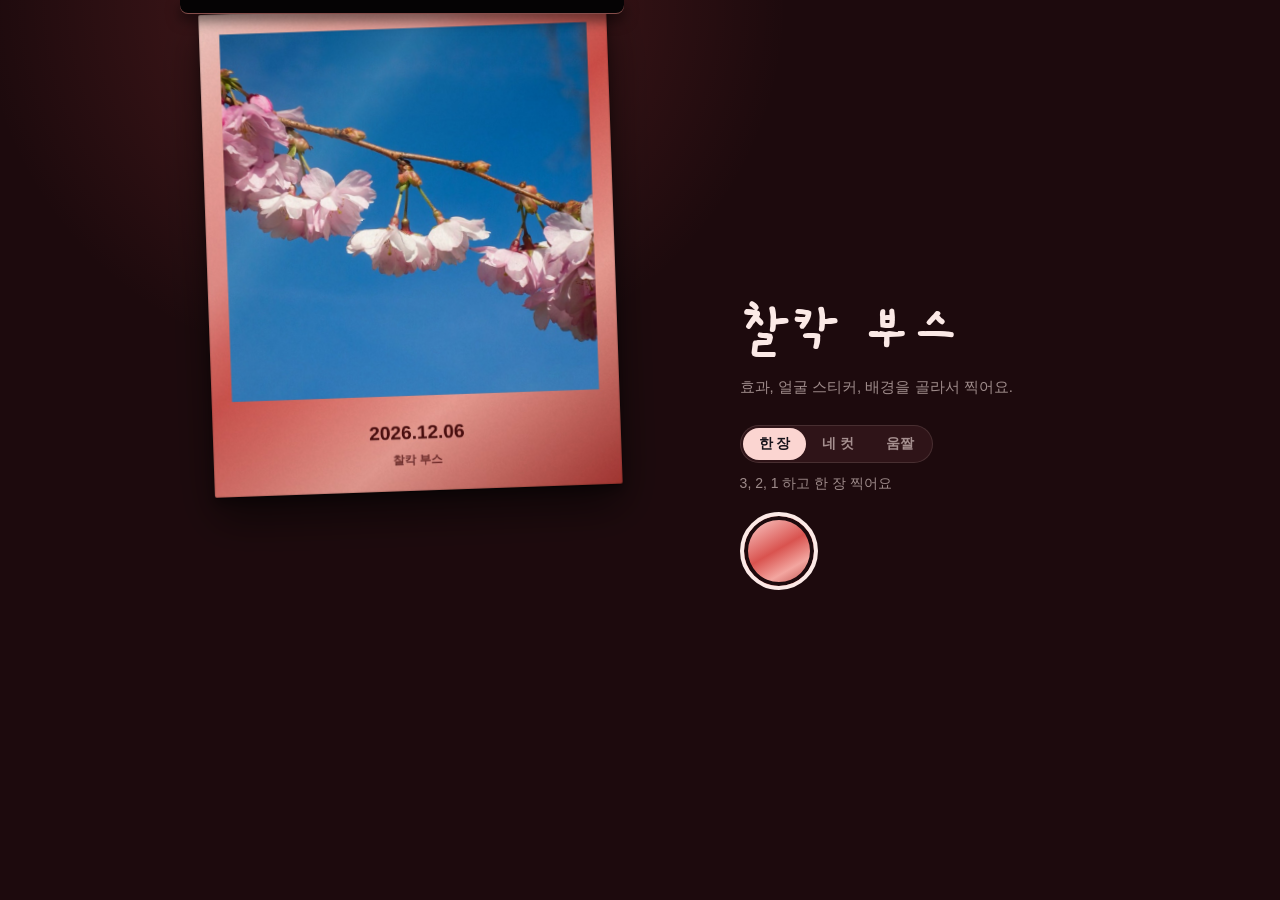
==== commit f6d0fe7b: "Pick a random theme (7 themes) every time a mode is pressed Co-Authored-By: Claude Opus 5.5 <noreply" ====
--- a/photobooth/index.html
+++ b/photobooth/index.html
@@ -9,7 +9,7 @@
   <title>찰칵 부스</title>
   <link rel="preconnect" href="https://fonts.googleapis.com" />
   <link rel="preconnect" href="https://fonts.gstatic.com" crossorigin />
-  <link rel="stylesheet" href="https://fonts.googleapis.com/css2?family=Black+Han+Sans&family=Gowun+Batang:wght@700&family=Jua&display=swap" />
+  <link rel="stylesheet" href="https://fonts.googleapis.com/css2?family=Black+Han+Sans&family=Do+Hyeon&family=Gaegu:wght@700&family=Gowun+Batang:wght@700&family=Gowun+Dodum&family=Jua&family=Song+Myung&display=swap" />
   <link rel="stylesheet" href="../apple.css" />
   <link rel="stylesheet" href="style.css" />
 </head>
--- a/photobooth/style.css
+++ b/photobooth/style.css
@@ -1,7 +1,5 @@
-/* 찰칵 부스: 모드마다 다른 사진관. 고른 모드에 따라 바탕 · 글씨 · 조명 · 금속 · 제목 글꼴이 바뀐다.
-   한 장: 금빛 조명 아래 따뜻한 갈색 옛 사진관 (명조 제목)
-   네 컷: 와인빛 검정 벨벳에 은빛 사진 부스 (굵은 간판 글씨) — 기본
-   움짤: 보랏빛 밤에 장밋빛 네온 (둥근 글씨)
+/* 찰칵 부스: 누를 때마다 바뀌는 사진관. 모드를 누르면 테마(themes.js — 골드, 실버, 로즈골드, 민트,
+   체리, 딥블루, 숲)가 랜덤으로 걸려서 바탕 · 글씨 · 조명 · 금속 · 제목 글꼴이 다 같이 바뀐다.
    꾸밈은 사진 나오는 구멍 위 조명 하나만 */
 
 :root {
@@ -11,7 +9,7 @@
   --line: color-mix(in srgb, var(--ink) 12%, transparent); /* 얇은 테두리 */
   --ink: #ecebf0; /* 은색과 어울리는 차가운 흰 글씨 */
   --ink-dim: color-mix(in srgb, var(--ink) 58%, transparent);
-  /* 금속 색은 모드 테마(아래)에 따라 은 · 금 · 로즈골드로 바뀐다 */
+  /* 금속 색은 테마(themes.js)에 따라 바뀐다 */
   --silver: #c8ccd4; /* 셔터 · 저장 · 고른 것 (테두리·링 같은 선) */
   --tint: #ecebf0; /* 고른 모드 알약 */
   --on-silver: #17131a; /* 금속 위 글씨 */
@@ -46,7 +44,7 @@
     --glow 0.5s, --silver 0.5s, --tint 0.5s;
 }
 
-/* 모드 테마: 네 컷은 은빛 사진 부스(기본), 한 장은 금빛 폴라로이드, 움짤은 로즈골드.
+/* 테마 색은 모드를 누를 때마다 themes.js가 랜덤으로 바꿔 넣는다 (여기 :root 값은 실버 테마).
    색이 부드럽게 바뀌도록 색 변수로 등록해 둔다 */
 @property --bg { syntax: "<color>"; inherits: true; initial-value: #120d10; }
 @property --surface { syntax: "<color>"; inherits: true; initial-value: #1e171b; }
@@ -59,40 +57,6 @@
 @property --glow { syntax: "<color>"; inherits: true; initial-value: rgba(214, 220, 232, 0.12); }
 @property --silver { syntax: "<color>"; inherits: true; initial-value: #c8ccd4; }
 @property --tint { syntax: "<color>"; inherits: true; initial-value: #ecebf0; }
-
-:root[data-theme="single"] {
-  --bg: #1b130c;
-  --surface: #2b2016;
-  --surface-hi: #3a2c1f;
-  --ink: #f4e9d4;
-  --display: "Gowun Batang", "Apple SD Gothic Neo", serif;
-  --display-weight: 700;
-  --display-track: 0.04em;
-  --m1: #fbeecb;
-  --m2: #c9a15a;
-  --m3: #ebd39b;
-  --m4: #ad8642;
-  --glow: rgba(240, 186, 100, 0.24);
-  --silver: #d9b46c;
-  --tint: #f4e4bf;
-}
-
-:root[data-theme="boomerang"] {
-  --bg: #170f22;
-  --surface: #261a36;
-  --surface-hi: #33244a;
-  --ink: #f8e9f1;
-  --display: "Jua", "Apple SD Gothic Neo", sans-serif;
-  --display-weight: 400;
-  --display-track: 0.02em;
-  --m1: #fbe2dd;
-  --m2: #c98884;
-  --m3: #eec3bc;
-  --m4: #ad6e6b;
-  --glow: rgba(255, 120, 175, 0.26);
-  --silver: #dda39c;
-  --tint: #f6d8d3;
-}
 
 * {
   box-sizing: border-box;
